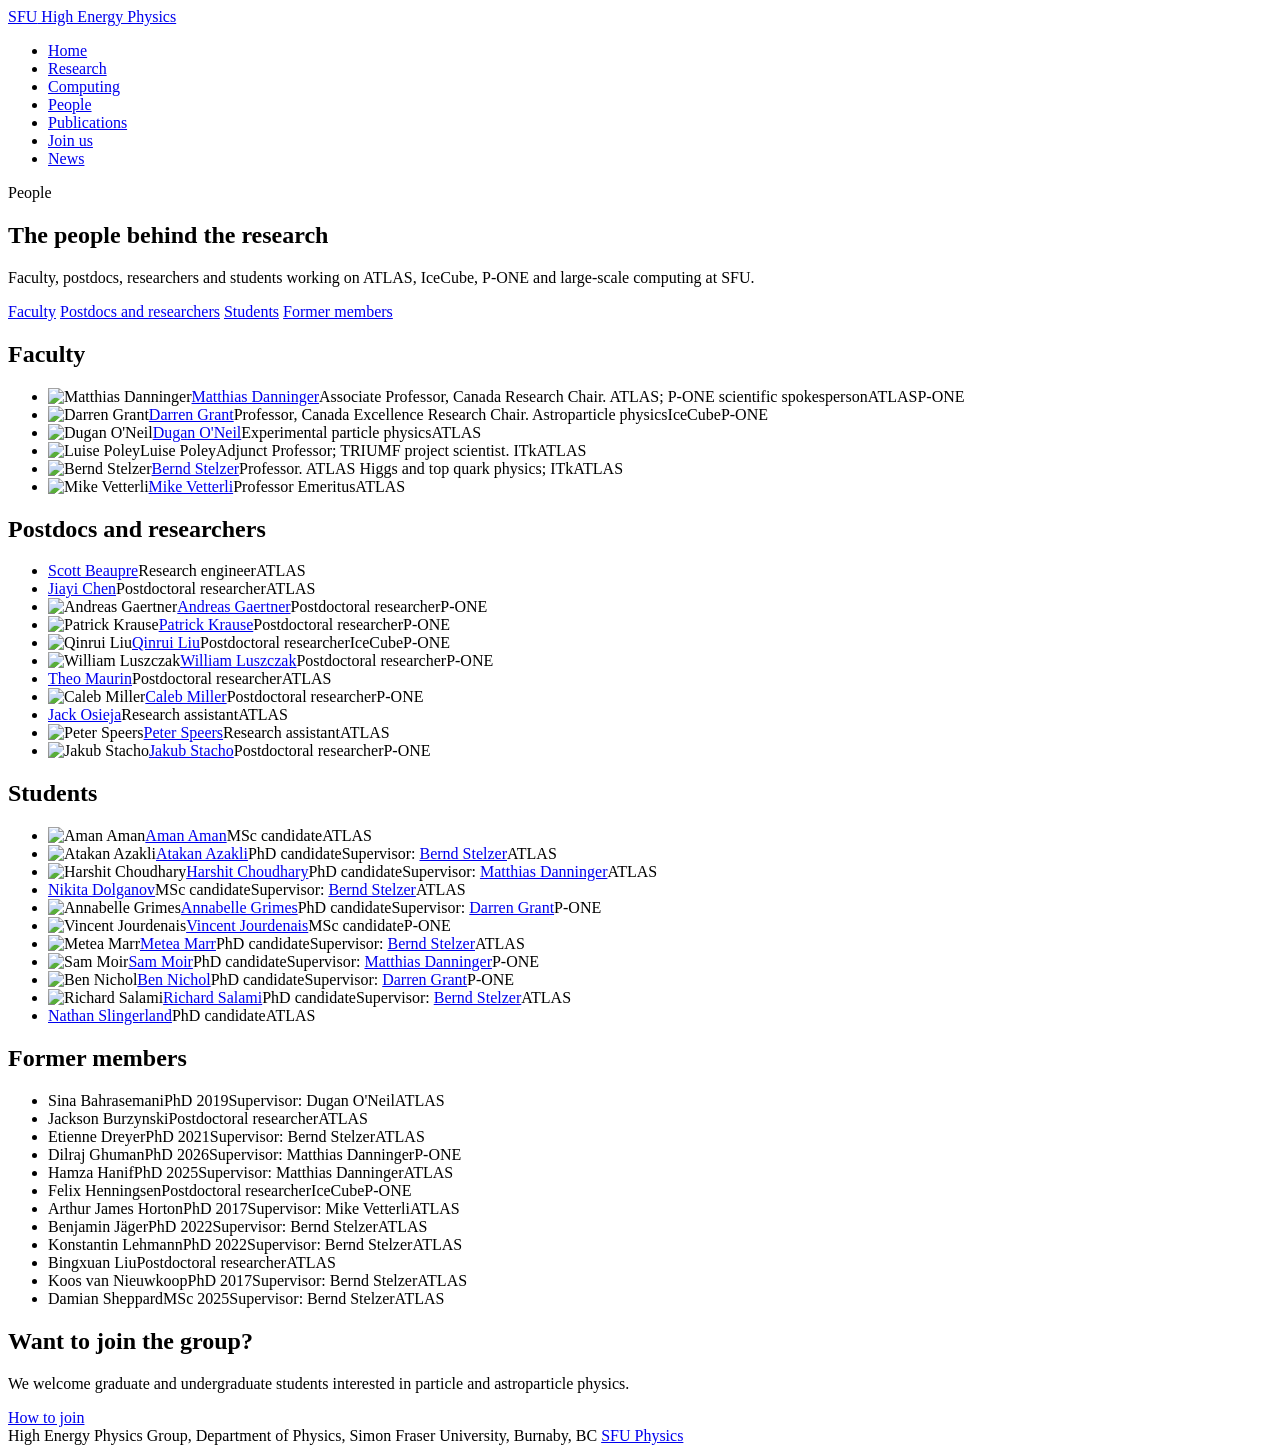
==== people.html @ 6796e5ef "Added IceCube/P-ONE information to people.html" ====
<!doctype html>
<html lang="en">
<head>
  <meta charset="utf-8">
  <meta name="viewport" content="width=device-width, initial-scale=1">
  <title>People | SFU High Energy Physics</title>
  <link rel="stylesheet" href="css/style.css">
</head>
<body>
  <!-- HEADER: the same block is on every page. If you change it, change it on all pages. -->
  <header class="site-header">
    <div class="wrap">
      <a class="brand" href="index.html"><span>SFU</span> High Energy Physics</a>
      <nav class="site-nav" aria-label="Main">
        <ul>
        <li><a href="index.html">Home</a></li>
        <li><a href="research.html">Research</a></li>
        <li><a href="computing.html">Computing</a></li>
        <li><a href="people.html" aria-current="page">People</a></li>
        <li><a href="publications.html">Publications</a></li>
        <li><a href="join.html">Join us</a></li>
        <li><a href="news.html">News</a></li>
        </ul>
      </nav>
    </div>
  </header>
  <!-- END HEADER -->

  <!-- PAGE HERO: see research.html for how this block works. -->
  <section class="page-hero page-hero-grid">
    <div class="wrap page-hero-text">
      <p class="eyebrow">People</p>
      <h1>The people behind the research</h1>
      <p class="lead">Faculty, postdocs, researchers and students working on ATLAS, IceCube, P&#8209;ONE and large-scale computing at SFU.</p>
      <nav class="jump-links" aria-label="On this page">
        <a href="#faculty">Faculty</a>
        <a href="#postdocs">Postdocs and researchers</a>
        <a href="#students">Students</a>
        <a href="#former">Former members</a>
      </nav>
    </div>
  </section>

  <main class="research">
    <!-- To add someone, copy one <li> line in the right list and edit it. Keep lists in alphabetical order by last name.
         Project tags at the end of each line, in this order: <span class="tag">ATLAS</span> (red), <span class="tag tag-ice">IceCube</span> (purple), <span class="tag tag-ocean">P&#8209;ONE</span> (blue). Leave the tags span out if unsure.
         Photos for every list live in images/people/ (about 600 px). With no photo, use <span class="photo placeholder" aria-hidden="true"></span> instead of the <img>. -->

    <section id="faculty" class="research-section">
      <div class="wrap">
        <h2 class="section-title">Faculty</h2>
        <ul class="people">
          <li id="danninger"><img class="photo" src="images/people/danninger.jpg" alt="Matthias Danninger"><span class="name"><a href="https://www.sfu.ca/physics/people/faculty/mdanning.html">Matthias Danninger</a></span><span class="role">Associate Professor, Canada Research Chair. ATLAS; P-ONE scientific spokesperson</span><span class="tags"><span class="tag">ATLAS</span><span class="tag tag-ocean">P&#8209;ONE</span></span></li>
          <li id="grant"><img class="photo" src="images/people/grant.jpg" alt="Darren Grant"><span class="name"><a href="https://www.sfu.ca/physics/people/faculty/dgrant.html">Darren Grant</a></span><span class="role">Professor, Canada Excellence Research Chair. Astroparticle physics</span><span class="tags"><span class="tag tag-ice">IceCube</span><span class="tag tag-ocean">P&#8209;ONE</span></span></li>
          <li id="oneil"><img class="photo" src="images/people/oneil.jpg" alt="Dugan O'Neil"><span class="name"><a href="https://www.sfu.ca/physics/people/faculty/doneil.html">Dugan O'Neil</a></span><span class="role">Experimental particle physics</span><span class="tags"><span class="tag">ATLAS</span></span></li>
          <li id="poley"><img class="photo" src="images/people/poley.jpg" alt="Luise Poley"><span class="name">Luise Poley</span><span class="role">Adjunct Professor; TRIUMF project scientist. ITk</span><span class="tags"><span class="tag">ATLAS</span></span></li>
          <li id="stelzer"><img class="photo" src="images/people/stelzer.jpg" alt="Bernd Stelzer"><span class="name"><a href="https://www.sfu.ca/physics/people/faculty/stelzer.html">Bernd Stelzer</a></span><span class="role">Professor. ATLAS Higgs and top quark physics; ITk</span><span class="tags"><span class="tag">ATLAS</span></span></li>
          <li id="vetterli"><img class="photo" src="images/people/vetterli.jpg" alt="Mike Vetterli"><span class="name"><a href="https://www.sfu.ca/physics/people/professors-emeriti/vetterli.html">Mike Vetterli</a></span><span class="role">Professor Emeritus</span><span class="tags"><span class="tag">ATLAS</span></span></li>
        </ul>
      </div>
    </section>

    <section id="postdocs" class="research-section section-alt">
      <div class="wrap">
        <h2 class="section-title">Postdocs and researchers</h2>
        <ul class="people">
          <li><span class="photo placeholder" aria-hidden="true"></span><span class="name"><a href="https://www.sfu.ca/physics/people/postdocs-researchers/sbeaupre.html">Scott Beaupre</a></span><span class="role">Research engineer</span><span class="tags"><span class="tag">ATLAS</span></span></li>
          <li><span class="photo placeholder" aria-hidden="true"></span><span class="name"><a href="https://www.sfu.ca/physics/people/postdocs-researchers/jca533.html">Jiayi Chen</a></span><span class="role">Postdoctoral researcher</span><span class="tags"><span class="tag">ATLAS</span></span></li>
          <li><img class="photo" src="images/people/gaertner.jpg" alt="Andreas Gaertner"><span class="name"><a href="https://www.sfu.ca/physics/people/postdocs-researchers/agaertne.html">Andreas Gaertner</a></span><span class="role">Postdoctoral researcher</span><span class="tags"><span class="tag tag-ocean">P&#8209;ONE</span></span></li>
          <li><img class="photo" src="images/people/krause.jpg" alt="Patrick Krause"><span class="name"><a href="https://www.sfu.ca/physics/people/postdocs-researchers/pkrause.html">Patrick Krause</a></span><span class="role">Postdoctoral researcher</span><span class="tags"><span class="tag tag-ocean">P&#8209;ONE</span></span></li>
          <li><img class="photo" src="images/people/liu.jpg" alt="Qinrui Liu"><span class="name"><a href="https://www.sfu.ca/physics/people/postdocs-researchers/qinruiliu.html">Qinrui Liu</a></span><span class="role">Postdoctoral researcher</span><span class="tags"><span class="tag tag-ice">IceCube</span><span class="tag tag-ocean">P&#8209;ONE</span></span></li>
          <li><img class="photo" src="images/people/luszczak.jpg" alt="William Luszczak"><span class="name"><a href="https://www.sfu.ca/physics/people/postdocs-researchers/wluszcza.html">William Luszczak</a></span><span class="role">Postdoctoral researcher</span><span class="tags"><span class="tag tag-ocean">P&#8209;ONE</span></span></li>
          <li><span class="photo placeholder" aria-hidden="true"></span><span class="name"><a href="https://www.sfu.ca/physics/people/postdocs-researchers/maurin.html">Theo Maurin</a></span><span class="role">Postdoctoral researcher</span><span class="tags"><span class="tag">ATLAS</span></span></li>
          <li><img class="photo" src="images/people/miller.jpg" alt="Caleb Miller"><span class="name"><a href="https://www.sfu.ca/physics/people/postdocs-researchers/cma178.html">Caleb Miller</a></span><span class="role">Postdoctoral researcher</span><span class="tags"><span class="tag tag-ocean">P&#8209;ONE</span></span></li>
          <li><span class="photo placeholder" aria-hidden="true"></span><span class="name"><a href="https://www.sfu.ca/physics/people/postdocs-researchers/josieja.html">Jack Osieja</a></span><span class="role">Research assistant</span><span class="tags"><span class="tag">ATLAS</span></span></li>
          <li><img class="photo" src="images/people/speers.jpg" alt="Peter Speers"><span class="name"><a href="https://www.sfu.ca/physics/people/postdocs-researchers/PeterSpeers.html">Peter Speers</a></span><span class="role">Research assistant</span><span class="tags"><span class="tag">ATLAS</span></span></li>
          <li><img class="photo" src="images/people/stacho.jpg" alt="Jakub Stacho"><span class="name"><a href="https://www.sfu.ca/physics/people/postdocs-researchers/jakubs.html">Jakub Stacho</a></span><span class="role">Postdoctoral researcher</span><span class="tags"><span class="tag tag-ocean">P&#8209;ONE</span></span></li>
        </ul>
      </div>
    </section>

    <section id="students" class="research-section">
      <div class="wrap">
        <h2 class="section-title">Students</h2>
        <!-- TODO: add current students missing from this list, including P-ONE and undergraduate students. -->
        <ul class="people">
          <li><img class="photo" src="images/people/aman.jpg" alt="Aman Aman"><span class="name"><a href="https://www.sfu.ca/physics/people/graduate-students/aaa441.html">Aman Aman</a></span><span class="role">MSc candidate</span><span class="tags"><span class="tag">ATLAS</span></span></li>
          <li><img class="photo" src="images/people/azakli.jpg" alt="Atakan Azakli"><span class="name"><a href="https://www.sfu.ca/physics/people/graduate-students/AtakanAzakli.html">Atakan Azakli</a></span><span class="role">PhD candidate</span><span class="role">Supervisor: <a href="#stelzer">Bernd Stelzer</a></span><span class="tags"><span class="tag">ATLAS</span></span></li>
          <li><img class="photo" src="images/people/choudhary.jpg" alt="Harshit Choudhary"><span class="name"><a href="https://www.sfu.ca/physics/people/graduate-students/HarshitChoudhary.html">Harshit Choudhary</a></span><span class="role">PhD candidate</span><span class="role">Supervisor: <a href="#danninger">Matthias Danninger</a></span><span class="tags"><span class="tag">ATLAS</span></span></li>
          <li><span class="photo placeholder" aria-hidden="true"></span><span class="name"><a href="https://www.sfu.ca/physics/people/graduate-students/NikitaDolganov.html">Nikita Dolganov</a></span><span class="role">MSc candidate</span><span class="role">Supervisor: <a href="#stelzer">Bernd Stelzer</a></span><span class="tags"><span class="tag">ATLAS</span></span></li>
          <li><img class="photo" src="images/people/grimes.jpg" alt="Annabelle Grimes"><span class="name"><a href="https://www.sfu.ca/physics/people/graduate-students/alg181.html">Annabelle Grimes</a></span><span class="role">PhD candidate</span><span class="role">Supervisor: <a href="#grant">Darren Grant</a></span><span class="tags"><span class="tag tag-ocean">P&#8209;ONE</span></span></li>
          <li><img class="photo" src="images/people/jourdenais.jpg" alt="Vincent Jourdenais"><span class="name"><a href="https://www.sfu.ca/physics/people/graduate-students/vja14.html">Vincent Jourdenais</a></span><span class="role">MSc candidate</span><span class="tags"><span class="tag tag-ocean">P&#8209;ONE</span></span></li>
          <li><img class="photo" src="images/people/marr.jpg" alt="Metea Marr"><span class="name"><a href="https://www.sfu.ca/physics/people/graduate-students/mmarr.html">Metea Marr</a></span><span class="role">PhD candidate</span><span class="role">Supervisor: <a href="#stelzer">Bernd Stelzer</a></span><span class="tags"><span class="tag">ATLAS</span></span></li>
          <li><img class="photo" src="images/people/moir.jpg" alt="Sam Moir"><span class="name"><a href="https://www.sfu.ca/physics/people/graduate-students/sjm32.html">Sam Moir</a></span><span class="role">PhD candidate</span><span class="role">Supervisor: <a href="#danninger">Matthias Danninger</a></span><span class="tags"><span class="tag tag-ocean">P&#8209;ONE</span></span></li>
          <li><img class="photo" src="images/people/nichol.jpg" alt="Ben Nichol"><span class="name"><a href="https://www.sfu.ca/physics/people/graduate-students/bna45.html">Ben Nichol</a></span><span class="role">PhD candidate</span><span class="role">Supervisor: <a href="#grant">Darren Grant</a></span><span class="tags"><span class="tag tag-ocean">P&#8209;ONE</span></span></li>
          <li><img class="photo" src="images/people/salami.jpg" alt="Richard Salami"><span class="name"><a href="https://www.sfu.ca/physics/people/graduate-students/ros3.html">Richard Salami</a></span><span class="role">PhD candidate</span><span class="role">Supervisor: <a href="#stelzer">Bernd Stelzer</a></span><span class="tags"><span class="tag">ATLAS</span></span></li>
          <li><span class="photo placeholder" aria-hidden="true"></span><span class="name"><a href="https://www.sfu.ca/physics/people/graduate-students/nathan-slingerland.html">Nathan Slingerland</a></span><span class="role">PhD candidate</span><span class="tags"><span class="tag">ATLAS</span></span></li>
        </ul>
      </div>
    </section>

    <section id="former" class="research-section section-alt">
      <div class="wrap">
        <h2 class="section-title">Former members</h2>
        <!-- TODO: copy the rest of the former members list from the old site. -->
        <!-- Former members: degree and year, project, then supervisor (from INSPIRE thesis records). Sorted by last name; "van Nieuwkoop" is under N. -->
        <ul class="people people-compact">
          <li><span class="photo placeholder" aria-hidden="true"></span><span class="name">Sina Bahrasemani</span><span class="role">PhD 2019</span><span class="role">Supervisor: Dugan O'Neil</span><span class="tags"><span class="tag">ATLAS</span></span></li>
          <li><span class="photo placeholder" aria-hidden="true"></span><span class="name">Jackson Burzynski</span><span class="role">Postdoctoral researcher</span><span class="tags"><span class="tag">ATLAS</span></span></li>
          <li><span class="photo placeholder" aria-hidden="true"></span><span class="name">Etienne Dreyer</span><span class="role">PhD 2021</span><span class="role">Supervisor: Bernd Stelzer</span><span class="tags"><span class="tag">ATLAS</span></span></li>
          <li><span class="photo placeholder" aria-hidden="true"></span><span class="name">Dilraj Ghuman</span><span class="role">PhD 2026</span><span class="role">Supervisor: Matthias Danninger</span><span class="tags"><span class="tag tag-ocean">P&#8209;ONE</span></span></li>
          <li><span class="photo placeholder" aria-hidden="true"></span><span class="name">Hamza Hanif</span><span class="role">PhD 2025</span><span class="role">Supervisor: Matthias Danninger</span><span class="tags"><span class="tag">ATLAS</span></span></li>
          <li><span class="photo placeholder" aria-hidden="true"></span><span class="name">Felix Henningsen</span><span class="role">Postdoctoral researcher</span><span class="tags"><span class="tag tag-ice">IceCube</span><span class="tag tag-ocean">P&#8209;ONE</span></span></li>
          <li><span class="photo placeholder" aria-hidden="true"></span><span class="name">Arthur James Horton</span><span class="role">PhD 2017</span><span class="role">Supervisor: Mike Vetterli</span><span class="tags"><span class="tag">ATLAS</span></span></li>
          <li><span class="photo placeholder" aria-hidden="true"></span><span class="name">Benjamin Jäger</span><span class="role">PhD 2022</span><span class="role">Supervisor: Bernd Stelzer</span><span class="tags"><span class="tag">ATLAS</span></span></li>
          <li><span class="photo placeholder" aria-hidden="true"></span><span class="name">Konstantin Lehmann</span><span class="role">PhD 2022</span><span class="role">Supervisor: Bernd Stelzer</span><span class="tags"><span class="tag">ATLAS</span></span></li>
          <li><span class="photo placeholder" aria-hidden="true"></span><span class="name">Bingxuan Liu</span><span class="role">Postdoctoral researcher</span><span class="tags"><span class="tag">ATLAS</span></span></li>
          <li><span class="photo placeholder" aria-hidden="true"></span><span class="name">Koos van Nieuwkoop</span><span class="role">PhD 2017</span><span class="role">Supervisor: Bernd Stelzer</span><span class="tags"><span class="tag">ATLAS</span></span></li>
          <li><span class="photo placeholder" aria-hidden="true"></span><span class="name">Damian Sheppard</span><span class="role">MSc 2025</span><span class="role">Supervisor: Bernd Stelzer</span><span class="tags"><span class="tag">ATLAS</span></span></li>
        </ul>
      </div>
    </section>

    <section class="cta">
      <div class="wrap">
        <div>
          <h2>Want to join the group?</h2>
          <p>We welcome graduate and undergraduate students interested in particle and astroparticle physics.</p>
        </div>
        <a class="button button-light" href="join.html">How to join</a>
      </div>
    </section>
  </main>

  <!-- FOOTER: the same block is on every page. -->
  <footer class="site-footer">
    <div class="wrap">
      <span>High Energy Physics Group, Department of Physics, Simon Fraser University, Burnaby, BC</span>
      <span><a href="https://www.sfu.ca/physics.html">SFU Physics</a></span>
    </div>
  </footer>
  <!-- END FOOTER -->
</body>
</html>
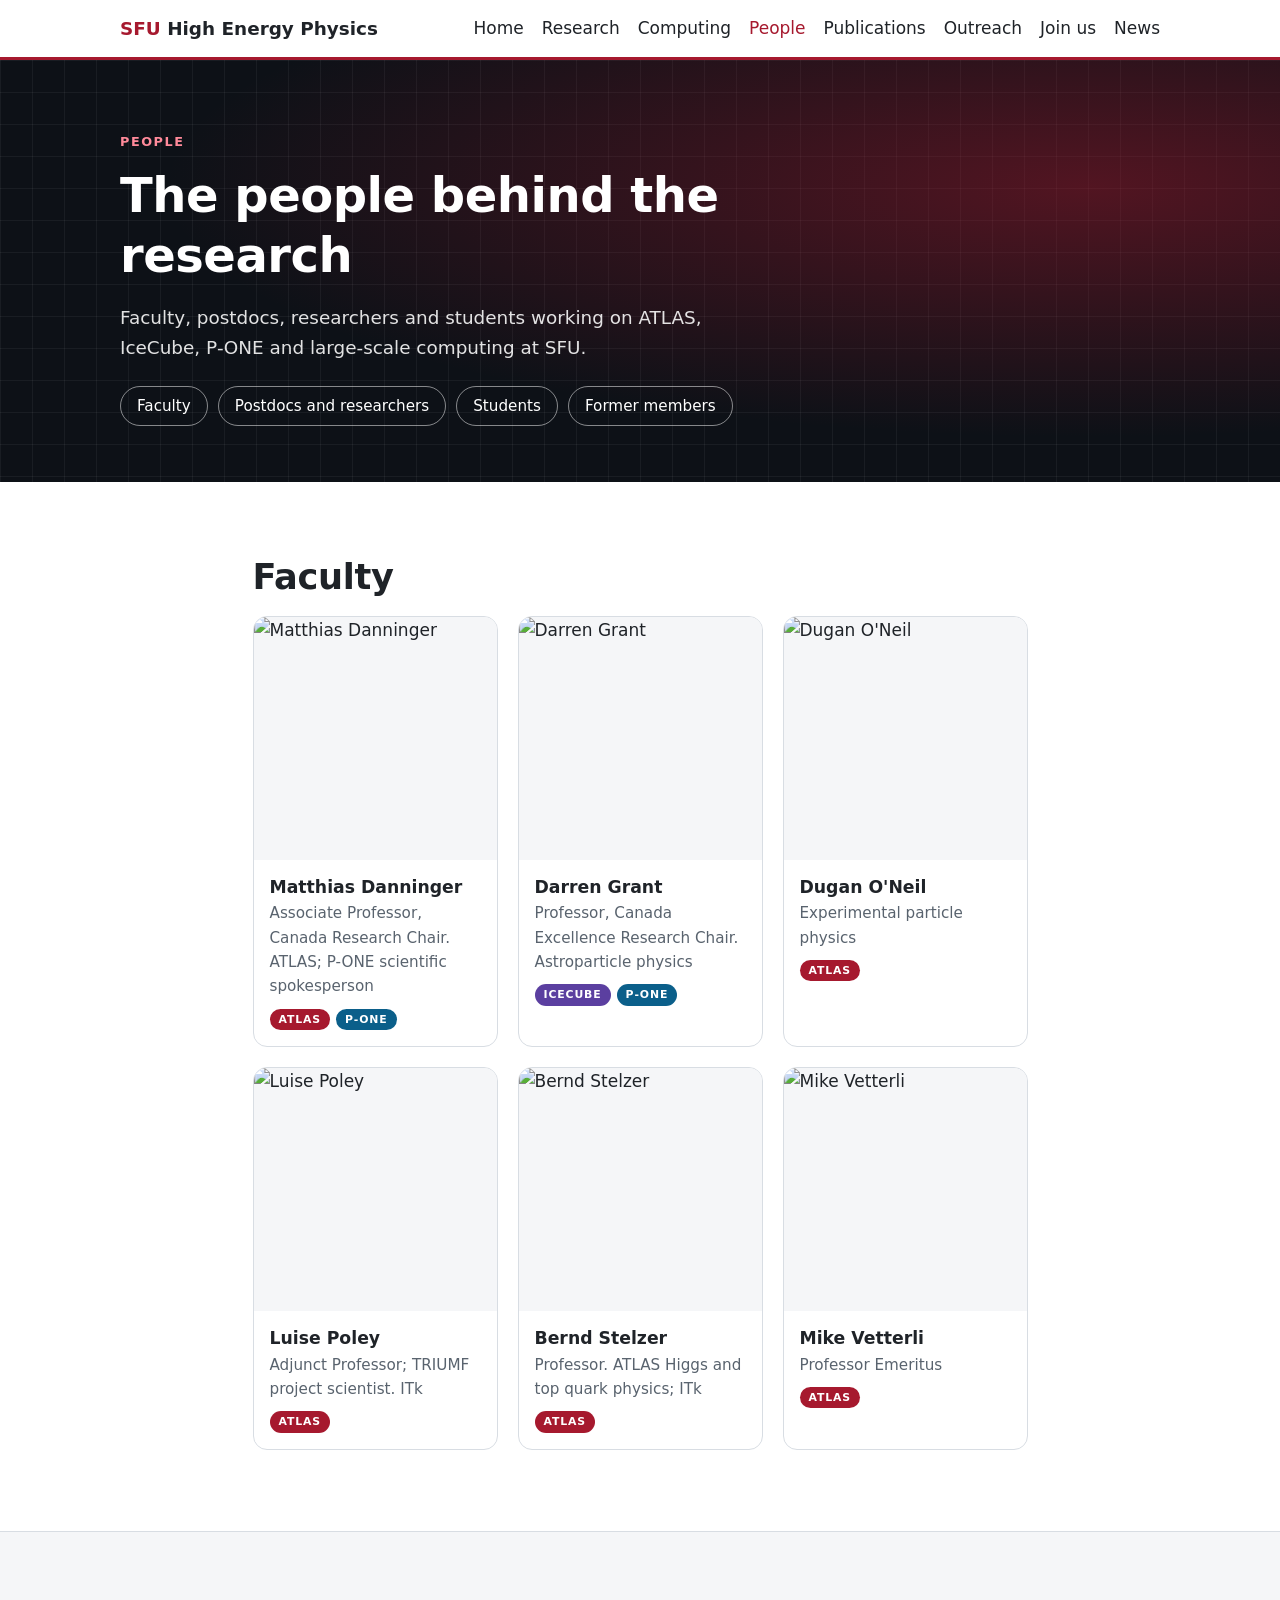
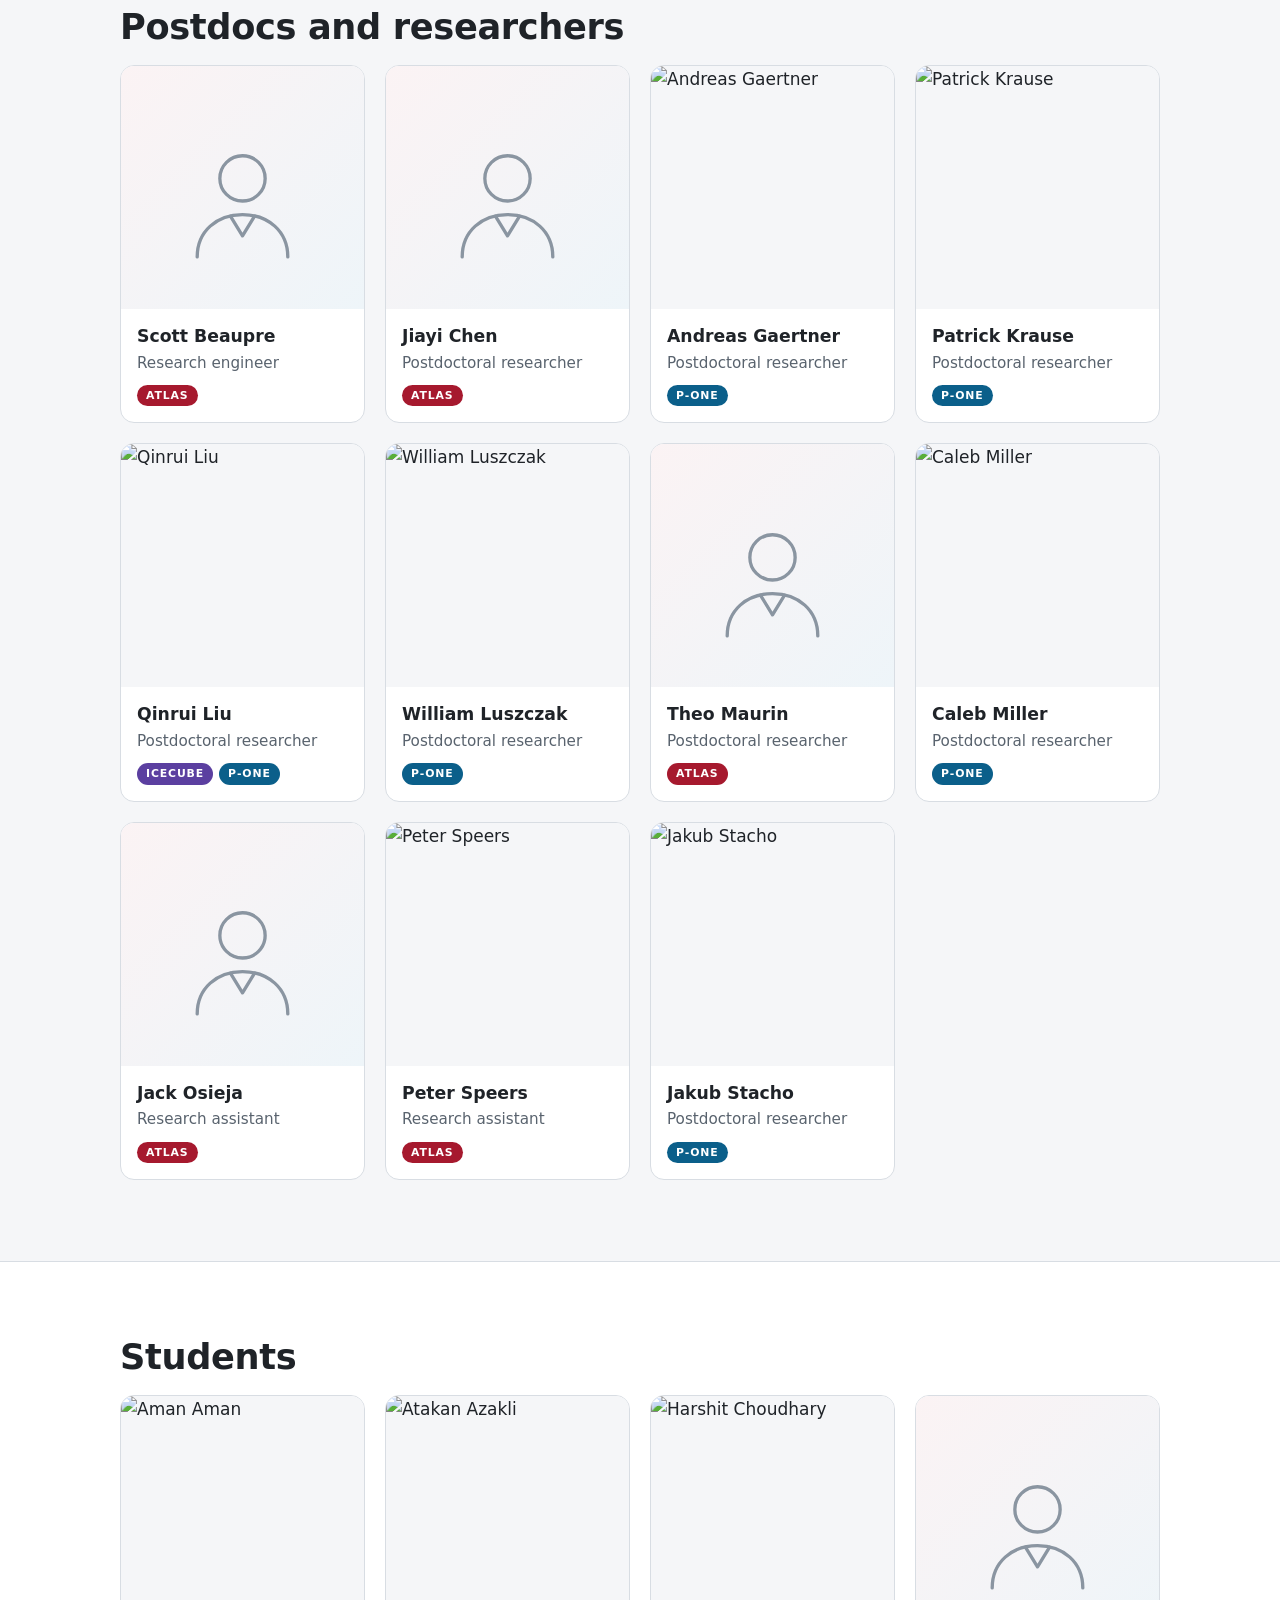
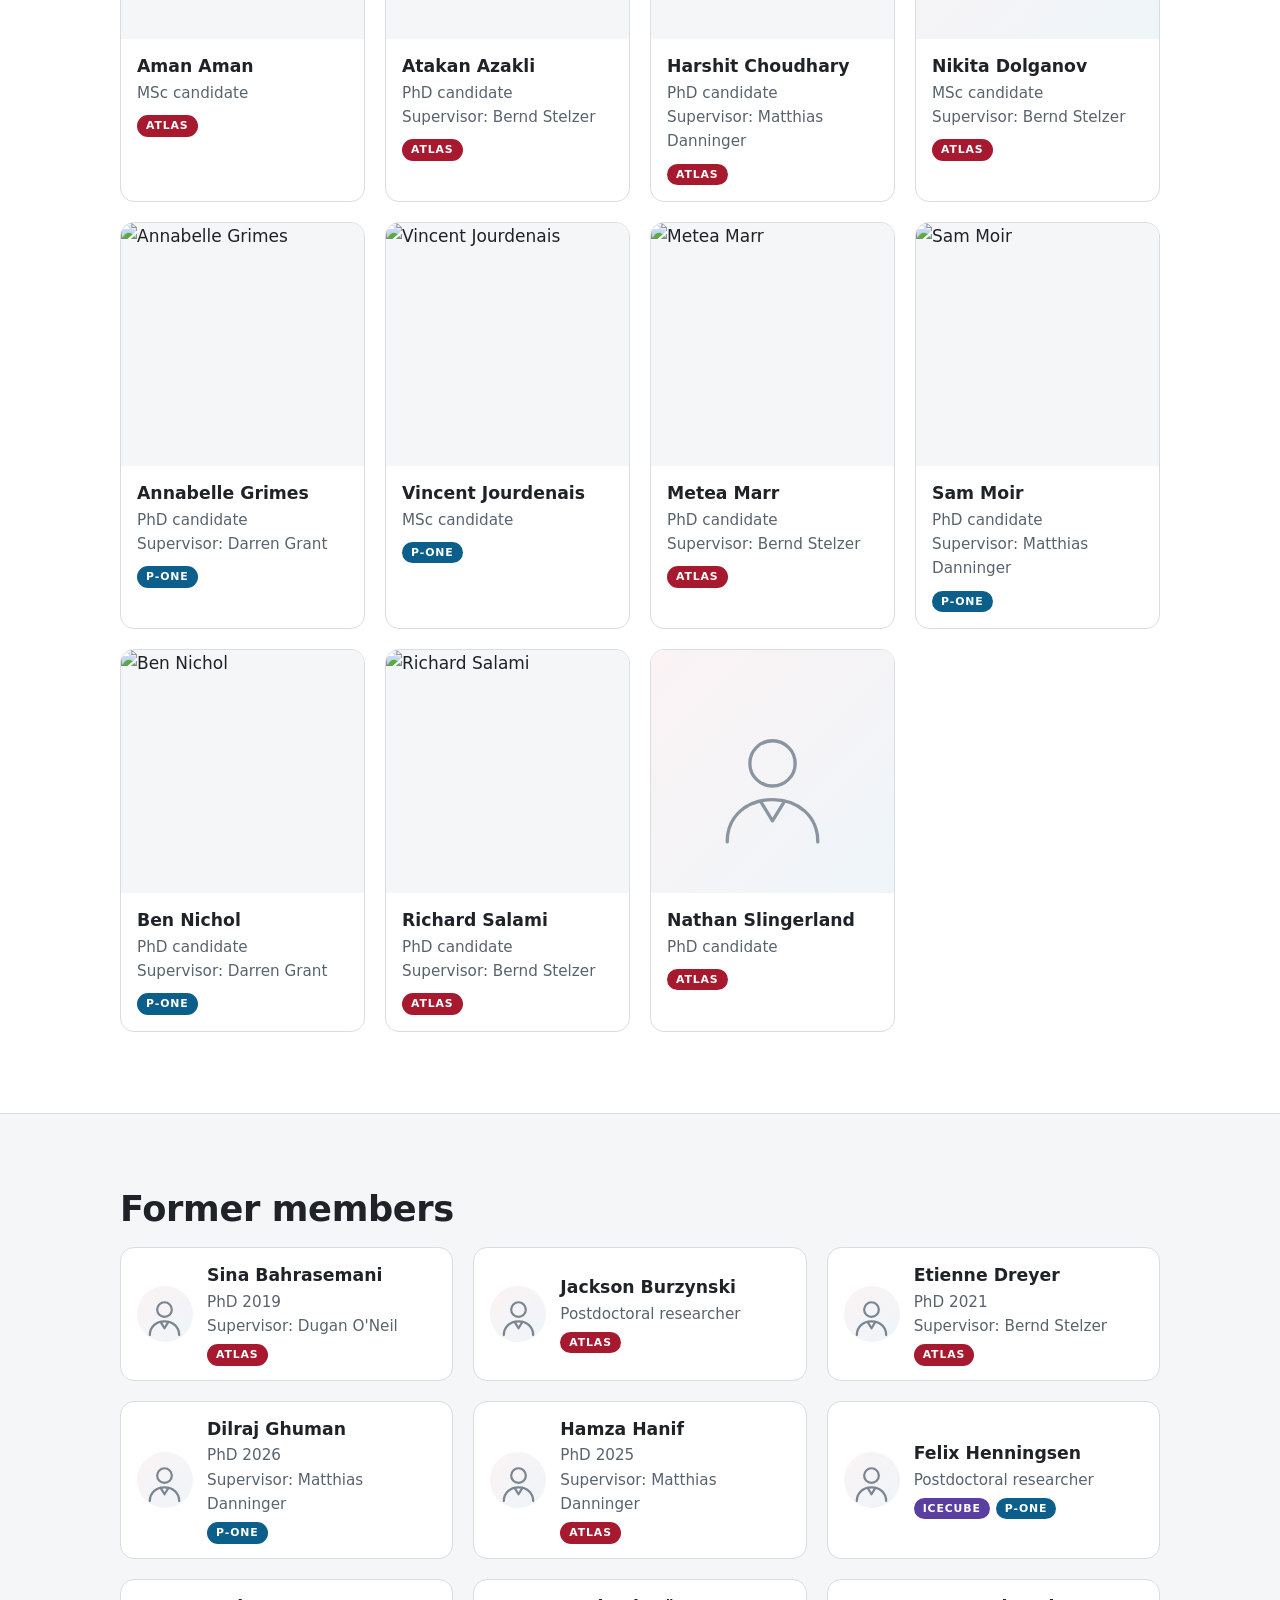
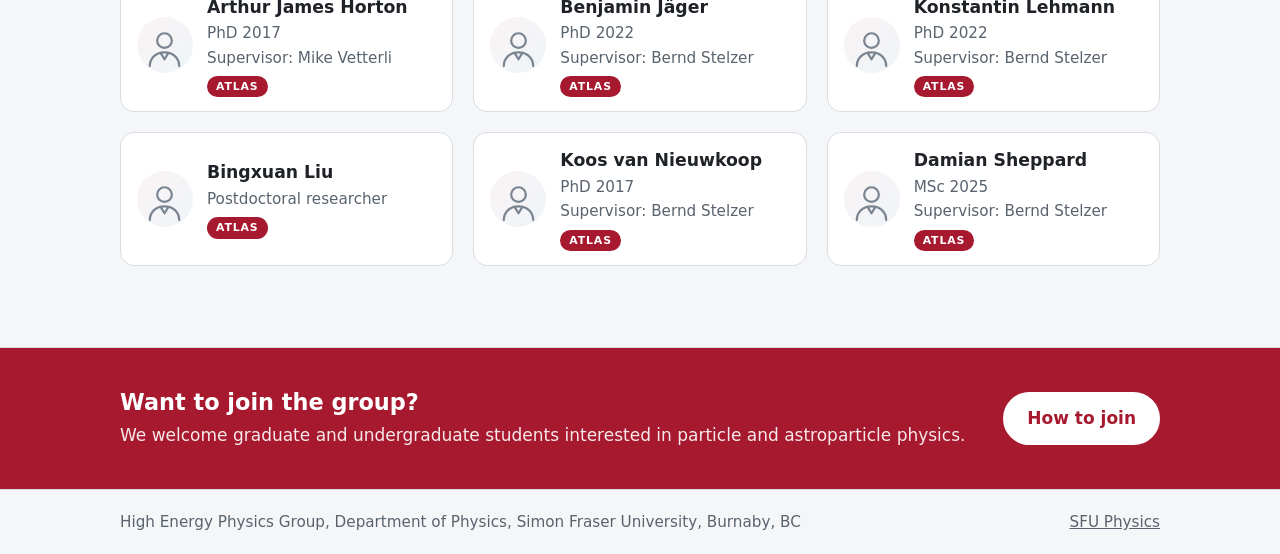
==== commit 25be587b: "Add Outreach page featuring B.C. Muons in Classrooms New outreach.html with a featured-project card " ====
--- a/people.html
+++ b/people.html
@@ -18,6 +18,7 @@
         <li><a href="computing.html">Computing</a></li>
         <li><a href="people.html" aria-current="page">People</a></li>
         <li><a href="publications.html">Publications</a></li>
+        <li><a href="outreach.html">Outreach</a></li>
         <li><a href="join.html">Join us</a></li>
         <li><a href="news.html">News</a></li>
         </ul>
--- a/css/style.css
+++ b/css/style.css
@@ -0,0 +1,772 @@
+/* SFU High Energy Physics: shared stylesheet for every page.
+
+   DESIGN LANGUAGE (see also "Design language" in README.md)
+   - Colours carry meaning. Red is SFU's brand colour and also marks ATLAS.
+     Blue marks P-ONE and nothing else. Purple marks IceCube. Anything that is
+     not about a particular experiment uses the neutral dark tag (.tag-neutral).
+   - Every page: header, dark banner (.page-hero, or .home-hero on the home page),
+     sections (.research-section), a red "join" band (.cta), footer.
+   - Section headings use <h2 class="section-title">.
+   - All colours are defined here. Use the variables, not hex codes. */
+
+:root {
+  /* Brand and ATLAS */
+  --red: #a6192e;          /* SFU red; also ATLAS */
+  --red-dark: #7d1322;
+  --red-deep: #3a0d15;     /* dark ATLAS backgrounds */
+  --red-soft: #fbf3f4;     /* light ATLAS backgrounds */
+  --red-light: #ff8a9a;    /* red text on dark backgrounds */
+  /* P-ONE */
+  --ocean: #0b5f8a;
+  --ocean-dark: #084868;
+  --ocean-deep: #062a40;
+  --ocean-soft: #eef5f9;
+  --ocean-light: #7cc4e8;  /* blue text on dark backgrounds */
+  /* IceCube */
+  --ice: #5b3fa0;
+  --ice-dark: #46307d;
+  --ice-deep: #221640;     /* dark IceCube backgrounds */
+  --ice-soft: #f5f2fb;     /* light IceCube backgrounds */
+  --ice-light: #c3b2f0;    /* purple text on dark backgrounds */
+  /* Neutrals */
+  --night: #0d1117;        /* dark banners and sections */
+  /* Red glow on the right of the project switcher, flat top to bottom so the banner above can fade into it */
+  --switch-glow: radial-gradient(40% 2000% at 85% 50%, rgba(166, 25, 46, 0.35), transparent 70%);
+  --ink: #1f2328;
+  --muted: #59636e;
+  --grey: #9aa3ad;         /* "other experiment" */
+  --line: #d8dde3;
+  --bg: #ffffff;
+  --bg-soft: #f5f6f8;
+  /* Content width: 1080px on laptops, growing with the window on large screens up to 1680px */
+  --max: clamp(1080px, 78vw, 1680px);
+}
+
+* { box-sizing: border-box; }
+
+/* Text grows a little with the content width on large screens (16px up to 19px), so lines don't get too long */
+html { font-size: clamp(16px, 0.25vw + 12.4px, 19px); }
+
+body {
+  margin: 0;
+  font-family: system-ui, -apple-system, "Segoe UI", Roboto, Helvetica, Arial, sans-serif;
+  font-size: 1.0625rem;
+  line-height: 1.6;
+  color: var(--ink);
+  background: var(--bg);
+}
+
+a { color: var(--red); }
+a:hover { color: var(--red-dark); }
+
+img { max-width: 100%; height: auto; }
+
+.wrap { max-width: var(--max); margin: 0 auto; padding: 0 20px; }
+
+/* Header and menu */
+.site-header { border-bottom: 3px solid var(--red); background: var(--bg); }
+.site-header .wrap {
+  display: flex; flex-wrap: wrap; align-items: center; justify-content: space-between;
+  gap: 12px; padding-top: 14px; padding-bottom: 14px;
+}
+.brand { font-weight: 700; font-size: 1.15rem; color: var(--ink); text-decoration: none; }
+.brand span { color: var(--red); }
+.site-nav ul { list-style: none; display: flex; flex-wrap: wrap; gap: 4px 18px; margin: 0; padding: 0; }
+.site-nav a { color: var(--ink); text-decoration: none; font-weight: 500; }
+.site-nav a:hover, .site-nav a[aria-current="page"] { color: var(--red); }
+
+/* Page sections */
+main { padding: 32px 0 48px; }
+h1, h2, h3 { line-height: 1.25; }
+h1 { font-size: 2rem; margin: 0 0 12px; }
+h2 { font-size: 1.4rem; margin-top: 36px; }
+.lead { font-size: 1.15rem; color: var(--muted); max-width: 46em; }
+
+
+.cards { display: grid; grid-template-columns: repeat(auto-fit, minmax(220px, 1fr)); gap: 20px; margin-top: 24px; }
+.card { border: 1px solid var(--line); border-radius: 10px; padding: 20px; background: var(--bg); }
+.card h3 { margin-top: 0; }
+.card .more { font-weight: 600; text-decoration: none; }
+
+
+/* People */
+.people { display: grid; grid-template-columns: repeat(auto-fill, minmax(230px, 1fr)); gap: 16px; padding: 0; list-style: none; }
+.people li { border: 1px solid var(--line); border-radius: 10px; padding: 14px 16px; }
+.people .name { font-weight: 600; display: block; }
+.people .role { color: var(--muted); font-size: 0.95rem; }
+/* Photo at the top of a card. Square crop, biased upward so faces stay in frame. */
+.people .photo { display: block; width: 100%; aspect-ratio: 1; object-fit: cover; object-position: 50% 25%; border-radius: 6px; margin-bottom: 12px; background: var(--bg-soft); }
+
+
+/* Footer */
+.site-footer { border-top: 1px solid var(--line); background: var(--bg-soft); color: var(--muted); font-size: 0.95rem; }
+.site-footer .wrap { padding-top: 20px; padding-bottom: 20px; display: flex; flex-wrap: wrap; gap: 8px 24px; justify-content: space-between; }
+.site-footer a { color: var(--muted); }
+
+/* Small photo credit line at the bottom of a page. */
+.credits { color: var(--muted); font-size: 0.8rem; margin-top: 40px; }
+.credits a { color: var(--muted); }
+
+/* Buttons */
+.button { display: inline-block; padding: 11px 22px; border-radius: 999px; background: var(--red); color: #fff; font-weight: 600; text-decoration: none; border: 2px solid var(--red); transition: background 0.15s, color 0.15s; }
+.button:hover { background: var(--red-dark); border-color: var(--red-dark); color: #fff; }
+.button-ghost { background: transparent; border-color: #fff; color: #fff; }
+.button-ghost:hover { background: #fff; border-color: #fff; color: var(--ink); }
+.button-light { background: #fff; border-color: #fff; color: var(--red); }
+.button-light:hover { background: transparent; color: #fff; border-color: #fff; }
+
+/* ---------- Home page ---------- */
+
+/* Hero: two photos side by side, darkened, with text on top. */
+.home-hero { position: relative; display: flex; flex-direction: column; min-height: min(78vh, 640px); color: #fff; background: var(--night); overflow: hidden; }
+.home-hero-photos { position: absolute; inset: 0; display: grid; grid-template-columns: 1fr 1fr; }
+.home-hero-photos img { width: 100%; height: 100%; object-fit: cover; }
+.home-hero::after { content: ""; position: absolute; inset: 0; background: linear-gradient(100deg, rgba(10, 14, 20, 0.92) 0%, rgba(10, 14, 20, 0.7) 45%, rgba(10, 14, 20, 0.25) 100%); }
+.home-hero-text, .home-hero-labels { position: relative; z-index: 1; width: 100%; }
+.home-hero-text { padding-top: 96px; padding-bottom: 48px; }
+.home-hero h1 { font-size: clamp(2.2rem, 5vw, 3.6rem); max-width: 12em; margin-bottom: 16px; letter-spacing: -0.01em; }
+.home-hero .lead { color: rgba(255, 255, 255, 0.88); max-width: 34em; }
+.eyebrow { text-transform: uppercase; letter-spacing: 0.12em; font-size: 0.8rem; font-weight: 600; color: var(--red-light); margin: 0 0 12px; }
+.buttons { display: flex; flex-wrap: wrap; gap: 12px; margin-top: 28px; }.home-hero-labels { margin-top: auto; display: flex; justify-content: space-between; gap: 12px; padding-bottom: 18px; font-size: 0.8rem; color: rgba(255, 255, 255, 0.75); }
+.home-hero-labels span:last-child { text-align: right; }
+.home-hero-labels small { display: block; font-size: 0.7rem; font-style: italic; opacity: 0.7; }
+
+/* The home page sections set their own spacing. */
+main.home { padding-top: 0; }
+.section-title { font-size: 1.7rem; margin: 56px 0 20px; }
+
+/* Facts strip */
+.facts { background: var(--bg-soft); border-bottom: 1px solid var(--line); }
+.facts .wrap { display: grid; grid-template-columns: repeat(auto-fit, minmax(200px, 1fr)); gap: 24px; padding-top: 28px; padding-bottom: 28px; }
+.fact strong { display: block; font-size: 1.9rem; line-height: 1.1; color: var(--red); }
+.fact span { color: var(--muted); font-size: 0.92rem; }
+.fact { text-align: center; }
+
+/* Big photo panels for the experiments */
+.feature-grid { display: grid; grid-template-columns: repeat(2, minmax(0, 1fr)); gap: 20px; }
+/* An odd card out (e.g. the third, IceCube) sits centred on its own row, the same width as the others */
+.feature-grid > :last-child:nth-child(odd) { grid-column: 1 / -1; justify-self: center; width: calc(50% - 10px); }
+@media (max-width: 700px) {
+  .feature-grid { grid-template-columns: 1fr; }
+  .feature-grid > :last-child:nth-child(odd) { width: 100%; }
+}
+/* Three across (index.html, join.html). On join.html each card sits under its column of the facts strip: same 24px gap as .facts */
+.feature-grid-3 { grid-template-columns: repeat(3, minmax(0, 1fr)); gap: 24px; }
+.feature-grid-3 > :last-child:nth-child(odd) { grid-column: auto; justify-self: stretch; width: auto; }
+.feature-grid-3 .feature-text { padding: 20px; }
+.feature-grid-3 .feature h3 { font-size: 1.6rem; }
+@media (max-width: 900px) {
+  .feature-grid-3 { grid-template-columns: 1fr; }
+}
+.feature { position: relative; display: flex; align-items: flex-end; min-height: 420px; border-radius: 14px; overflow: hidden; color: #fff; text-decoration: none; background: var(--night); }
+.feature img { position: absolute; inset: 0; width: 100%; height: 100%; object-fit: cover; transition: transform 0.4s ease; }
+.feature::after { content: ""; position: absolute; inset: 0; background: linear-gradient(to top, rgba(10, 14, 20, 0.92) 0%, rgba(10, 14, 20, 0.55) 50%, rgba(10, 14, 20, 0.05) 100%); }
+.feature-text { position: relative; z-index: 1; padding: 24px; }
+.feature h3 { font-size: 1.8rem; margin: 6px 0 8px; }
+.feature p { color: rgba(255, 255, 255, 0.88); margin: 0 0 12px; }
+.feature .more { font-weight: 600; }
+.feature:hover, .feature:focus-visible { color: #fff; }
+.feature:hover img, .feature:focus-visible img { transform: scale(1.04); }
+.tag { display: inline-block; font-size: 0.75rem; font-weight: 600; text-transform: uppercase; letter-spacing: 0.08em; padding: 3px 10px; border-radius: 999px; background: var(--red); color: #fff; }
+
+/* Clickable cards (computing, education) */
+.card-link { display: block; color: var(--ink); text-decoration: none; transition: border-color 0.15s, box-shadow 0.15s, transform 0.15s; }
+.card-link:hover { color: var(--ink); border-color: var(--red); box-shadow: 0 6px 20px rgba(0, 0, 0, 0.08); transform: translateY(-2px); }
+.card-link .more { color: var(--red); }
+.icon { width: 36px; height: 36px; fill: none; stroke: var(--red); stroke-width: 1.6; stroke-linecap: round; stroke-linejoin: round; margin-bottom: 8px; }
+
+/* News cards */
+.news-grid { display: grid; grid-template-columns: repeat(auto-fit, minmax(280px, 1fr)); gap: 20px; }
+.news-card { display: block; padding: 20px 22px; border-left: 4px solid var(--red); background: var(--bg-soft); border-radius: 0 10px 10px 0; color: var(--ink); text-decoration: none; transition: background 0.15s; }
+.news-card:hover { background: color-mix(in srgb, var(--bg-soft) 85%, var(--ink)); color: var(--ink); }
+.news-card .date { color: var(--muted); font-size: 0.85rem; font-weight: 600; }
+.news-card h3 { margin: 6px 0 10px; font-size: 1.15rem; }
+.news-card .more { color: var(--red); font-weight: 600; font-size: 0.95rem; }
+
+/* Red "join us" band */
+.cta { background: var(--red); color: #fff; margin-top: 56px; }
+.cta .wrap { display: flex; flex-wrap: wrap; align-items: center; justify-content: space-between; gap: 20px; padding-top: 40px; padding-bottom: 40px; }
+.cta h2 { margin: 0 0 6px; }
+.cta p { margin: 0; color: rgba(255, 255, 255, 0.9); }
+
+@media (max-width: 640px) {
+  .home-hero-text { padding-top: 64px; }
+  .home-hero::after { background: rgba(10, 14, 20, 0.78); }
+  .facts .wrap { grid-template-columns: 1fr 1fr; gap: 20px 16px; }
+  .fact strong { font-size: 1.5rem; }
+  .feature { min-height: 360px; }
+}
+@media (prefers-reduced-motion: reduce) {
+  .feature img, .card-link, .button { transition: none; }
+  .feature:hover img { transform: none; }
+  .card-link:hover { transform: none; }
+}
+
+/* ---------- Inner page hero (used on Research; reusable on other pages) ---------- */
+.page-hero { position: relative; color: #fff; background: var(--night); overflow: hidden; }
+.page-hero-bg { position: absolute; inset: 0; width: 100%; height: 100%; object-fit: cover; object-position: 70% 50%; opacity: 0.55; }
+.page-hero::after { content: ""; position: absolute; inset: 0; background: linear-gradient(90deg, rgba(10, 14, 20, 0.95) 0%, rgba(10, 14, 20, 0.6) 60%, rgba(10, 14, 20, 0.2) 100%); }
+.page-hero-text { position: relative; z-index: 1; padding-top: 72px; padding-bottom: 56px; }
+.page-hero h1 { font-size: clamp(2rem, 4.5vw, 3rem); max-width: 14em; letter-spacing: -0.01em; }
+.page-hero .lead { color: rgba(255, 255, 255, 0.88); max-width: 36em; }
+.jump-links { display: flex; flex-wrap: wrap; gap: 10px; margin-top: 24px; }
+.jump-links a { padding: 7px 16px; border: 1px solid rgba(255, 255, 255, 0.5); border-radius: 999px; color: #fff; text-decoration: none; font-weight: 500; font-size: 0.95rem; }
+.jump-links a:hover { background: #fff; color: var(--ink); }
+/* Jump links to one experiment take its colour (news.html, publications.html) */
+.jump-links a.jump-atlas { background: var(--red); border-color: var(--red); }
+.jump-links a.jump-pone { background: var(--ocean); border-color: var(--ocean); }
+.jump-links a.jump-ice { background: var(--ice); border-color: var(--ice); }
+.jump-links a.jump-atlas:hover { background: var(--red-dark); border-color: var(--red-dark); color: #fff; }
+.jump-links a.jump-pone:hover { background: var(--ocean-dark); border-color: var(--ocean-dark); color: #fff; }
+.jump-links a.jump-ice:hover { background: var(--ice-dark); border-color: var(--ice-dark); color: #fff; }
+
+/* ---------- Research page ---------- */
+main.research { padding: 0; }
+.research-section { padding: 64px 0; scroll-margin-top: 12px; }
+.section-alt { background: var(--bg-soft); border-top: 1px solid var(--line); border-bottom: 1px solid var(--line); }
+.research-section h2 { font-size: 2.2rem; margin: 10px 0 8px; }
+.subhead { font-size: 1.3rem; margin: 48px 0 16px; }
+.tag-ocean { background: var(--ocean); }
+
+/* Text and a photo side by side; stacks on narrow screens. */
+.split { display: grid; grid-template-columns: repeat(auto-fit, minmax(300px, 1fr)); gap: 32px 40px; align-items: center; margin-top: 8px; }
+.split + .split, .steps + .split { margin-top: 40px; }
+
+.photo-figure { margin: 0; }
+.photo-figure img { display: block; width: 100%; aspect-ratio: 3 / 2; object-fit: cover; border-radius: 12px; box-shadow: 0 10px 30px rgba(0, 0, 0, 0.12); }
+.photo-figure figcaption { color: var(--muted); font-size: 0.9rem; margin-top: 10px; }
+.photo-figure .credit { display: block; font-size: 0.8rem; }
+.photo-figure .credit a { color: var(--muted); }
+
+/* Research topic tiles */
+.topic-grid { display: grid; grid-template-columns: repeat(auto-fit, minmax(220px, 1fr)); gap: 16px; }
+.topic { padding: 20px; border: 1px solid var(--line); border-radius: 12px; background: var(--bg); }
+.topic h4 { margin: 4px 0 6px; font-size: 1.05rem; }
+.topic p { margin: 0; color: var(--muted); font-size: 0.95rem; }
+
+/* Dark highlight box with a big number */
+.callout { display: grid; grid-template-columns: auto 1fr; gap: 28px; align-items: center; margin-top: 40px; padding: 28px 32px; border-radius: 14px; background: var(--ink); color: #fff; scroll-margin-top: 12px; }
+.callout h3 { margin: 0 0 8px; }
+.callout p { margin: 0; color: rgba(255, 255, 255, 0.85); }
+.callout-stat { text-align: center; padding-right: 28px; border-right: 1px solid rgba(255, 255, 255, 0.2); }
+.callout-stat strong { display: block; font-size: 3rem; line-height: 1; color: var(--red-light); }
+.callout-stat span { font-size: 0.85rem; color: rgba(255, 255, 255, 0.75); }
+
+/* Numbered "how it works" steps */
+.steps { list-style: none; padding: 0; margin: 0; display: grid; grid-template-columns: repeat(auto-fit, minmax(220px, 1fr)); gap: 16px; counter-reset: step; }
+.steps li { counter-increment: step; position: relative; padding: 20px 20px 20px 68px; background: var(--bg); border: 1px solid var(--line); border-radius: 12px; }
+.steps li::before { content: counter(step); position: absolute; left: 20px; top: 20px; width: 34px; height: 34px; border-radius: 50%; background: var(--ocean); color: #fff; font-weight: 700; display: flex; align-items: center; justify-content: center; }
+.steps h4 { margin: 4px 0 6px; }
+.steps p { margin: 0; color: var(--muted); font-size: 0.95rem; }
+
+/* Vertical timeline */
+.timeline { list-style: none; padding: 0; margin: 16px 0 20px 7px; border-left: 2px solid var(--line); }
+.timeline li { position: relative; padding: 0 0 18px 24px; }
+.timeline li::before { content: ""; position: absolute; left: -9px; top: 5px; width: 16px; height: 16px; border-radius: 50%; background: var(--bg); border: 2px solid var(--line); box-sizing: border-box; }
+.timeline li.done::before { background: var(--ocean); border-color: var(--ocean); }
+.timeline li.now::before { border-color: var(--ocean); box-shadow: 0 0 0 4px rgba(11, 95, 138, 0.2); }
+.timeline .when { display: block; font-weight: 700; font-size: 0.85rem; text-transform: uppercase; letter-spacing: 0.06em; color: var(--ocean); }
+
+.research .cta { margin-top: 0; }
+
+@media (max-width: 640px) {
+  .page-hero::after { background: rgba(10, 14, 20, 0.8); }
+  .research-section { padding: 48px 0; }
+  .callout { grid-template-columns: 1fr; padding: 24px; }
+  .callout-stat { border-right: 0; padding-right: 0; border-bottom: 1px solid rgba(255, 255, 255, 0.2); padding-bottom: 16px; }
+}
+
+/* ---------- Computing page ---------- */
+/* Hero without a photo: a faint grid pattern instead. */
+.page-hero-grid { background-color: var(--night); background-image: linear-gradient(rgba(255, 255, 255, 0.05) 1px, transparent 1px), linear-gradient(90deg, rgba(255, 255, 255, 0.05) 1px, transparent 1px); background-size: 32px 32px; }
+.page-hero-grid::after { background: radial-gradient(ellipse at 85% 30%, rgba(166, 25, 46, 0.45), transparent 60%); }
+/* With a project switcher below (research.html, news.html), banner and bar read as one panel: the grid is laid from the
+   banner's bottom edge so its lines run on into the bar, and the banner uses the bar's glow (one band, top to bottom). */
+body:has(.project-switch) .page-hero-grid { background-position: left bottom; }
+body:has(.project-switch) .page-hero-grid::after { background: var(--switch-glow); }
+
+.provides { padding: 24px 28px; border: 1px solid var(--line); border-radius: 14px; background: var(--bg); }
+.provides h3 { margin-top: 0; }
+.check-list { list-style: none; padding: 0; margin: 0; }
+.check-list li { position: relative; padding: 0 0 12px 30px; }
+.check-list li::before { content: ""; position: absolute; left: 2px; top: 6px; width: 14px; height: 8px; border-left: 3px solid var(--red); border-bottom: 3px solid var(--red); transform: rotate(-45deg); }
+
+.timeline-red { border-left-color: var(--line); }
+.timeline-red li.done::before { background: var(--red); border-color: var(--red); }
+.timeline-red li.now::before { border-color: var(--red); box-shadow: 0 0 0 4px rgba(166, 25, 46, 0.2); }
+.timeline-red .when { color: var(--red); }
+
+.pill-list { list-style: none; padding: 0; margin: 0 0 20px; display: flex; flex-wrap: wrap; gap: 8px; }
+.pill-list li { padding: 4px 12px; border-radius: 999px; background: var(--bg-soft); border: 1px solid var(--line); font-size: 0.9rem; }
+.contact-list { padding-left: 18px; }
+
+/* Dark section with the grid tiers */
+.section-dark { background: var(--night); color: #fff; }
+.section-dark .lead { color: rgba(255, 255, 255, 0.8); }
+.tiers { list-style: none; padding: 0; margin: 36px 0 0; display: grid; grid-template-columns: repeat(3, 1fr); gap: 48px; }
+.tier { position: relative; padding: 24px; border-radius: 14px; background: rgba(255, 255, 255, 0.06); border: 1px solid rgba(255, 255, 255, 0.14); }
+.tier h3 { margin: 8px 0 6px; }
+.tier p { margin: 0; color: rgba(255, 255, 255, 0.78); font-size: 0.95rem; }
+.tier-label { font-size: 0.75rem; font-weight: 700; text-transform: uppercase; letter-spacing: 0.1em; color: var(--red-light); }
+.tier-sfu { background: var(--red); border-color: var(--red); }
+.tier-sfu .tier-label { color: #fff; opacity: 0.85; }
+.tier-sfu p { color: rgba(255, 255, 255, 0.92); }
+/* Arrow between steps */
+.tier + .tier::before { content: "→"; position: absolute; left: -38px; top: 50%; transform: translateY(-50%); font-size: 1.8rem; color: rgba(255, 255, 255, 0.5); }
+
+/* Spec sheet (definition list) */
+.spec-sheet { margin: 0; border-radius: 14px; overflow: hidden; border: 1px solid var(--line); background: var(--bg); }
+.spec-sheet div { display: flex; justify-content: space-between; gap: 16px; padding: 14px 20px; border-bottom: 1px solid var(--line); }
+.spec-sheet div:last-child { border-bottom: 0; }
+.spec-sheet dt { color: var(--muted); }
+.spec-sheet dd { margin: 0; font-weight: 700; text-align: right; }
+
+@media (max-width: 760px) {
+  .tiers { grid-template-columns: 1fr; gap: 36px; }
+  .tier + .tier::before { content: "↓"; left: 50%; top: -32px; transform: translateX(-50%); }
+}
+
+/* ---------- People page ---------- */
+.people-heading { font-size: 1.8rem; margin: 0 0 24px; }
+.people { gap: 20px; }
+.people li { padding: 0 0 16px; overflow: hidden; border-radius: 14px; background: var(--bg); transition: box-shadow 0.15s, transform 0.15s; }
+.people li:hover { box-shadow: 0 8px 24px rgba(0, 0, 0, 0.08); transform: translateY(-2px); }
+.people .photo { border-radius: 0; margin-bottom: 14px; }
+.people .name, .people .role { display: block; padding: 0 16px; }
+.people .name { font-size: 1.08rem; }
+.people .name a { color: var(--ink); text-decoration: none; }
+.people .name a:hover { color: var(--red); }
+.people .role a { color: inherit; text-decoration: none; }
+.people .role a:hover { color: var(--red); text-decoration: underline; }
+/* Smaller cards with a round badge, for former members */
+.people-compact { grid-template-columns: repeat(auto-fill, minmax(260px, 1fr)); }
+.people-compact li { display: grid; grid-template-columns: 56px 1fr; column-gap: 14px; align-items: center; align-content: center; padding: 14px 16px; }
+.people-compact .photo { grid-row: span 3; width: 56px; margin: 0; border-radius: 50%; }
+.people-compact .name, .people-compact .role { padding: 0; }
+
+/* Photo-card lists pick their column count from how many cards they have, so rows come out balanced:
+   1-3 cards fill one row; 4 and 8 make rows of 4; 5, 6 and 9 make rows of 3 (5 = 3 + 2); anything else gets 4 per row.
+   Every card is the width of one in a row of 4, so photos are the same size in every list; shorter rows sit centred.
+   Phones keep 2 per row (see the 640px block further down). */
+@media (min-width: 641px) {
+  .people:not(.people-compact) { --card: calc((100% - 60px) / 4); grid-template-columns: repeat(4, var(--card)); justify-content: center; }
+  .people:not(.people-compact):has(> li:last-child:nth-child(1)) { grid-template-columns: var(--card); }
+  .people:not(.people-compact):has(> li:last-child:nth-child(2)) { grid-template-columns: repeat(2, var(--card)); }
+  .people:not(.people-compact):has(> li:last-child:nth-child(3)),
+  .people:not(.people-compact):has(> li:last-child:nth-child(5)),
+  .people:not(.people-compact):has(> li:last-child:nth-child(6)),
+  .people:not(.people-compact):has(> li:last-child:nth-child(9)) { grid-template-columns: repeat(3, var(--card)); }
+  /* The heading of a centred list lines up with its first card: indent = (full width - n cards - gaps) / 2 */
+  .wrap:has(> .people:not(.people-compact) > li:last-child:nth-child(3)) > .section-title,
+  .wrap:has(> .people:not(.people-compact) > li:last-child:nth-child(5)) > .section-title,
+  .wrap:has(> .people:not(.people-compact) > li:last-child:nth-child(6)) > .section-title,
+  .wrap:has(> .people:not(.people-compact) > li:last-child:nth-child(9)) > .section-title { margin-left: calc(12.5% + 2.5px); }
+  .wrap:has(> .people:not(.people-compact) > li:last-child:nth-child(2)) > .section-title { margin-left: calc(25% + 5px); }
+  .wrap:has(> .people:not(.people-compact) > li:last-child:nth-child(1)) > .section-title { margin-left: calc(37.5% + 7.5px); }
+}
+
+/* ---------- Publications page ---------- */
+.thesis-year { display: grid; grid-template-columns: 120px 1fr; gap: 24px; padding: 24px 0; border-top: 1px solid var(--line); }
+.thesis-year .year { margin: 0; font-size: 2rem; color: var(--red); line-height: 1.1; }
+.theses { list-style: none; padding: 0; margin: 0; display: grid; gap: 12px; }
+.thesis { padding: 16px 20px; border: 1px solid var(--line); border-radius: 12px; background: var(--bg); transition: border-color 0.15s; }
+.thesis:hover { border-color: var(--red); }
+.thesis a { display: block; font-weight: 600; color: var(--ink); text-decoration: none; }
+.thesis a:hover { color: var(--red); }
+.thesis .author { display: block; color: var(--muted); font-size: 0.92rem; margin-top: 2px; }
+.callout a.on-dark { color: var(--red-light); }
+.callout-stat strong { font-size: clamp(2rem, 5vw, 3rem); }
+
+/* ---------- News page ---------- */
+.news-list { display: grid; gap: 28px; }
+.news-item { display: grid; grid-template-columns: minmax(0, 2fr) minmax(0, 3fr); gap: 0; border: 1px solid var(--line); border-radius: 14px; overflow: hidden; background: var(--bg); }
+.news-item > img { width: 100%; height: 100%; min-height: 220px; object-fit: cover; }
+.news-item:not(:has(> img)) { grid-template-columns: 1fr; }
+.news-body { padding: 28px 32px; align-self: center; }
+.news-meta { display: flex; flex-wrap: wrap; align-items: center; gap: 10px; color: var(--muted); font-size: 0.9rem; margin: 0 0 10px; }
+.news-body h3 { font-size: 1.4rem; margin: 0 0 10px; }
+.news-body h3 a { color: var(--ink); text-decoration: none; }
+.news-body h3 a:hover { color: var(--red); }
+.news-body p:last-child { margin: 0; color: var(--muted); }
+
+/* ---------- Join page ---------- */
+.topic-grid { margin-top: 24px; }
+.paths { display: grid; grid-template-columns: repeat(auto-fit, minmax(300px, 1fr)); gap: 24px; }
+.path { padding: 28px; border-radius: 14px; background: var(--bg); border: 1px solid var(--line); scroll-margin-top: 12px; }
+.path h2 { margin: 10px 0 20px; font-size: 1.6rem; }
+.path .steps { grid-template-columns: 1fr; }
+
+/* Join page: facts strip with one colour per experiment, and "who to contact" cards with the experiment's colour on top. */
+.fact-atlas strong { color: var(--red); }
+.fact-ice strong { color: var(--ice); }
+.fact-pone strong { color: var(--ocean); }
+.contact-grid { display: grid; grid-template-columns: repeat(auto-fit, minmax(220px, 1fr)); gap: 16px; margin-top: 24px; }
+.contact { --c: var(--red); padding: 22px 24px; border-radius: 14px; background: var(--bg); border: 1px solid var(--line); border-top: 5px solid var(--c); }
+.contact-ice { --c: var(--ice); }
+.contact-pone { --c: var(--ocean); }
+.contact h3 { margin: 0 0 10px; color: var(--c); font-size: 1.3rem; }
+.contact ul { list-style: none; margin: 0; padding: 0; display: grid; gap: 6px; }
+.contact a { color: var(--ink); font-weight: 600; text-decoration: none; }
+.contact a::after { content: " →"; color: var(--c); }
+.contact a:hover { color: var(--c); }
+.contact-more { margin: 24px 0 0; color: var(--muted); }
+.steps-red li::before { background: var(--red); }
+
+@media (max-width: 640px) {
+  .thesis-year { grid-template-columns: 1fr; gap: 12px; }
+  .people:not(.people-compact) { grid-template-columns: 1fr 1fr; gap: 12px; }
+  .people:not(.people-compact) .name, .people:not(.people-compact) .role { padding: 0 12px; }
+  .people .role { font-size: 0.85rem; }
+  .news-item { grid-template-columns: 1fr; }
+  .news-item > img { min-height: 0; aspect-ratio: 16 / 9; height: auto; }
+  .news-body { padding: 22px; }
+}
+@media (prefers-reduced-motion: reduce) {
+  .people li { transition: none; }
+  .people li:hover { transform: none; }
+}
+
+/* External news feed (P-ONE collaboration news on news.html) */
+/* Text on the left, button always bottom-right, whatever the length of the text; stacked on phones */
+.section-head { display: grid; grid-template-columns: minmax(0, 1fr) auto; align-items: end; gap: 20px 40px; margin-bottom: 28px; }
+.section-head .button { white-space: nowrap; }
+@media (max-width: 640px) { .section-head { grid-template-columns: 1fr; } .section-head .button { justify-self: start; } }
+.section-head h2 { margin: 10px 0 8px; }
+.section-head .lead { margin: 0; }
+.button-ocean { background: var(--ocean); border-color: var(--ocean); }
+.button-ocean:hover { background: var(--ocean-dark); border-color: var(--ocean-dark); }
+.feed { --feed: var(--ocean); list-style: none; padding: 0; margin: 0; border-left: 2px solid color-mix(in srgb, var(--feed) 25%, transparent); }
+.feed li { position: relative; padding: 0 0 26px 28px; }
+.feed li::before { content: ""; position: absolute; left: -7px; top: 6px; width: 12px; height: 12px; border-radius: 50%; background: var(--feed); }
+.feed time { display: block; font-size: 0.82rem; font-weight: 700; text-transform: uppercase; letter-spacing: 0.06em; color: var(--feed); }
+.feed a { font-weight: 600; font-size: 1.08rem; color: var(--ink); text-decoration: none; }
+.feed a:hover { color: var(--feed); text-decoration: underline; }
+.feed p { margin: 4px 0 0; color: var(--muted); font-size: 0.95rem; }
+.callout + .callout { margin-top: 20px; }
+.callout-ocean { background: var(--ocean-deep); }
+.callout-ocean .callout-stat strong, .callout-ocean a.on-dark { color: var(--ocean-light); }
+.callout-ice { background: var(--ice-deep); }
+.callout-ice .callout-stat strong, .callout-ice a.on-dark { color: var(--ice-light); }
+
+/* ---------- Research page: one colour-coded "chapter" per experiment ---------- */
+/* Each chapter sets --accent; everything inside picks it up. Red = ATLAS, blue = P-ONE, purple = IceCube. */
+.chapter-atlas { --accent: var(--red); --accent-soft: var(--red-soft); --accent-dark: var(--red-deep); }
+.chapter-pone  { --accent: var(--ocean); --accent-soft: var(--ocean-soft); --accent-dark: var(--ocean-deep); }
+.chapter-ice   { --accent: var(--ice); --accent-soft: var(--ice-soft); --accent-dark: var(--ice-deep); }
+
+/* Project switcher (research.html, news.html): a dark bar that sticks to the top of the screen while you are inside the
+   element that contains it. js/project-switch.js marks the current link (aria-current) and sets --progress (0 to 1) for the
+   line along the bottom. Each link takes its experiment's colour: --c fills the current link, --c-light is its text otherwise. */
+/* Background matches the dark page banners (.page-hero-grid): night blue, faint grid, red glow on the right. */
+.project-switch { --accent: #fff; position: sticky; top: 0; z-index: 10; background-color: var(--night); background-image: var(--switch-glow), linear-gradient(rgba(255, 255, 255, 0.05) 1px, transparent 1px), linear-gradient(90deg, rgba(255, 255, 255, 0.05) 1px, transparent 1px); background-size: auto, 32px 32px, 32px 32px; box-shadow: 0 4px 16px rgba(0, 0, 0, 0.18); }
+.project-switch .wrap { display: flex; flex-wrap: wrap; justify-content: center; gap: 8px; padding-top: 18px; padding-bottom: 21px; } /* bottom = top + the 3px progress line */
+.project-switch a { --c: #fff; --c-light: rgba(255, 255, 255, 0.85); display: inline-flex; align-items: center; gap: 8px; padding: 6px 16px; border: 1px solid rgba(255, 255, 255, 0.22); border-radius: 999px; color: var(--c-light); font-weight: 600; font-size: 0.95rem; text-decoration: none; transition: background 0.15s, color 0.15s, border-color 0.15s; }
+.project-switch a::before { content: ""; width: 8px; height: 8px; border-radius: 50%; background: currentColor; }
+.project-switch a.switch-atlas { --c: var(--red); --c-light: var(--red-light); }
+.project-switch a.switch-ice { --c: var(--ice); --c-light: var(--ice-light); }
+.project-switch a.switch-pone { --c: var(--ocean); --c-light: var(--ocean-light); }
+.project-switch a:hover { background: rgba(255, 255, 255, 0.1); border-color: rgba(255, 255, 255, 0.4); color: var(--c-light); }
+.project-switch a[aria-current] { background: var(--c); border-color: var(--c); color: #fff; }
+.project-switch a.switch-group[aria-current] { color: var(--ink); }
+.project-switch:has(a.switch-atlas[aria-current]) { --accent: var(--red-light); }
+.project-switch:has(a.switch-ice[aria-current]) { --accent: var(--ice-light); }
+.project-switch:has(a.switch-pone[aria-current]) { --accent: var(--ocean-light); }
+.project-switch::after { content: ""; position: absolute; left: 0; bottom: 0; height: 3px; width: calc(var(--progress, 0) * 100%); background: var(--accent); }
+/* Links that jump below the bar land just under it (chapter banners are fine to tuck behind it). */
+.project-switch ~ .research-section, .project-switch ~ * .callout { scroll-margin-top: 64px; }
+@media (prefers-reduced-motion: no-preference) { html:has(.project-switch) { scroll-behavior: smooth; } }
+@media (max-width: 460px) {
+  .project-switch .wrap { gap: 5px; padding-left: 10px; padding-right: 10px; }
+  .project-switch a { padding: 5px 10px; font-size: 0.85rem; }
+  .project-switch a::before { display: none; }
+}
+
+
+/* Chapter banner: full-width photo, darkened in the experiment's colour */
+.chapter { scroll-margin-top: 0; }
+.chapter-banner { position: relative; min-height: 440px; display: flex; align-items: flex-end; color: #fff; background: var(--accent-dark); overflow: hidden; }
+.chapter-banner > img { position: absolute; inset: 0; width: 100%; height: 100%; object-fit: cover; }
+.chapter-banner::after { content: ""; position: absolute; inset: 0; background: linear-gradient(to top, var(--accent-dark) 0%, color-mix(in srgb, var(--accent-dark) 70%, transparent) 45%, color-mix(in srgb, var(--accent-dark) 15%, transparent) 100%); }
+/* The first chapter's photo fades in from the project switcher's night blue above it, so there is no hard edge between them */
+.project-switch + .chapter .chapter-banner::before { content: ""; position: absolute; z-index: 1; inset: 0 0 auto 0; height: 160px; background: linear-gradient(to bottom, var(--night) 0%, color-mix(in srgb, var(--night) 60%, transparent) 40%, transparent 100%); }
+.chapter-banner-text { position: relative; z-index: 1; width: 100%; padding-top: 80px; padding-bottom: 56px; }
+.chapter-kicker { margin: 0; font-size: 0.85rem; font-weight: 700; text-transform: uppercase; letter-spacing: 0.12em; color: color-mix(in srgb, var(--accent) 35%, white); }
+.chapter-banner h2 { font-size: clamp(3rem, 8vw, 5.5rem); line-height: 1; margin: 6px 0 12px; letter-spacing: -0.02em; }
+.chapter-tagline { margin: 0; max-width: 34em; font-size: 1.15rem; color: rgba(255, 255, 255, 0.9); }
+.chapter-credit, .hero-credit { position: absolute; right: 16px; bottom: 10px; z-index: 1; margin: 0; max-width: 60%; text-align: right; font-size: 0.72rem; color: rgba(255, 255, 255, 0.65); }
+.chapter-credit a, .hero-credit a { color: rgba(255, 255, 255, 0.8); }
+
+/* Chapter body, tinted in the experiment's colour, with a coloured rule on top */
+.chapter-body { padding: 64px 0 72px; background: var(--accent-soft); border-top: 6px solid var(--accent); }
+.chapter-body .lead { color: var(--ink); font-size: 1.25rem; line-height: 1.55; }
+.chapter .icon { stroke: var(--accent); }
+.chapter .topic { border-color: color-mix(in srgb, var(--accent) 18%, var(--line)); }
+.chapter .topic a, .chapter-body a { color: var(--accent); }
+.chapter .steps li::before { background: var(--accent); }
+.chapter .callout { background: var(--accent-dark); }
+.chapter .callout-stat strong { color: color-mix(in srgb, var(--accent) 45%, white); }
+.chapter .subhead { color: var(--accent-dark); }
+.split-top { align-items: start; margin-top: 8px; }
+/* The numbers card sits vertically centred against the timeline beside it */
+.split-top > .depth-card { align-self: center; margin-top: 0; }
+/* Source references: small superscript numbers that link straight to the source, and a short list at the end of each chapter */
+sup.ref { font-size: 0.68em; line-height: 0; margin-left: 1px; }
+sup.ref a { color: var(--accent, var(--red)); text-decoration: none; font-weight: 600; padding: 0 1px; }
+sup.ref a:hover { text-decoration: underline; }
+.depth-card sup.ref a, .callout sup.ref a { color: inherit; opacity: 0.8; }
+.sources { margin-top: 40px; font-size: 0.85rem; color: var(--muted); }
+.sources h4 { margin: 0 0 6px; font-size: 0.9rem; color: var(--ink); }
+.sources ol { margin: 0; padding-left: 1.6em; display: grid; gap: 2px; }
+.sources a { color: var(--muted); }
+.sources a:hover { color: var(--accent, var(--red)); }
+/* The SFU and TRIUMF section (research.html) sits outside the chapters, so it takes the site red as its accent */
+#triumf { --accent: var(--red); }
+#triumf .contact p { margin: 0 0 12px; }
+#triumf .contact p:last-child { margin-bottom: 0; font-weight: 600; }
+#triumf .contact p:last-child a { color: var(--c); }
+.contact sup.ref a::after { content: none; }
+.chapter-links { display: flex; flex-wrap: wrap; gap: 8px 24px; margin: 40px 0 0; padding-top: 20px; border-top: 1px solid color-mix(in srgb, var(--accent) 20%, var(--line)); font-weight: 600; }
+.chapter-links a { text-decoration: none; }
+.chapter-links a:hover { text-decoration: underline; }
+
+/* Video beside a short description (research.html, P-ONE). The frame keeps a 16:9 shape at any width. */
+.video-feature { display: grid; grid-template-columns: minmax(0, 3fr) minmax(0, 2fr); gap: 28px; align-items: center; margin-top: 40px; }
+.video-figure { margin: 0; }
+.video-frame { aspect-ratio: 16 / 9; border-radius: 14px; overflow: hidden; background: var(--night); box-shadow: 0 10px 30px rgba(6, 42, 64, 0.25); }
+.video-frame iframe, .video-frame video { display: block; width: 100%; height: 100%; border: 0; }
+.video-frame video { object-fit: cover; background: var(--night); }
+.video-figure figcaption { color: var(--muted); font-size: 0.85rem; margin-top: 8px; }
+.video-figure figcaption a { color: var(--muted); }
+.video-feature .subhead { margin-top: 0; }
+.video-feature p { margin: 0 0 12px; }
+@media (max-width: 800px) { .video-feature { grid-template-columns: 1fr; } }
+
+/* "What students work on": a panel tinted in the experiment's colour, with a colour strip along the top,
+   holding one white tile per topic. Each tile has an icon in a soft rounded square. */
+.student-work { position: relative; overflow: hidden; margin-top: 48px; padding: 34px 32px 32px; border-radius: 18px;
+  background: linear-gradient(160deg, #fff 0%, color-mix(in srgb, var(--accent) 7%, #fff) 100%);
+  border: 1px solid color-mix(in srgb, var(--accent) 16%, var(--line));
+  box-shadow: 0 14px 36px color-mix(in srgb, var(--accent-dark) 12%, transparent); }
+.student-work::before { content: ""; position: absolute; inset: 0 0 auto 0; height: 5px; background: linear-gradient(90deg, var(--accent), color-mix(in srgb, var(--accent) 35%, white)); }
+.student-eyebrow { margin: 0 0 4px; font-size: 0.75rem; font-weight: 700; text-transform: uppercase; letter-spacing: 0.12em; color: var(--accent); }
+.student-work .subhead { margin: 0 0 6px; font-size: 1.5rem; }
+.student-work > p:not(.student-eyebrow) { margin: 0 0 22px; color: var(--muted); max-width: 46em; }
+.student-list { list-style: none; margin: 0; padding: 0; display: grid; grid-template-columns: repeat(2, minmax(0, 1fr)); gap: 14px; }
+.student-list li { display: grid; grid-template-columns: 46px minmax(0, 1fr); gap: 14px; align-items: center; padding: 16px 18px; background: #fff; border: 1px solid color-mix(in srgb, var(--accent) 12%, var(--line)); border-radius: 14px; font-size: 0.93rem; line-height: 1.5; color: var(--muted); transition: transform 0.15s, box-shadow 0.15s, border-color 0.15s; }
+.student-list li:hover { transform: translateY(-2px); border-color: color-mix(in srgb, var(--accent) 35%, var(--line)); box-shadow: 0 8px 20px color-mix(in srgb, var(--accent-dark) 10%, transparent); }
+.student-list .icon { width: 46px; height: 46px; padding: 11px; margin: 0; border-radius: 12px; background: color-mix(in srgb, var(--accent) 11%, white); stroke-width: 1.7; }
+.student-list strong { display: block; color: var(--ink); font-size: 1.02rem; margin: 2px 0 3px; }
+.chapter-body .lead + p { margin-top: 0; }
+@media (max-width: 640px) { .student-work { padding: 28px 18px 20px; } .student-list { grid-template-columns: 1fr; } }
+@media (prefers-reduced-motion: reduce) { .student-list li { transition: none; } .student-list li:hover { transform: none; } }
+
+/* P-ONE numbers card: a deep-ocean gradient */
+.depth-card { display: grid; gap: 1px; border-radius: 14px; overflow: hidden; background: rgba(255, 255, 255, 0.15); box-shadow: 0 10px 30px rgba(6, 42, 64, 0.25); margin-top: 48px; }
+.depth-card div { padding: 18px 24px; color: #fff; text-align: center; }
+.depth-card div:nth-child(1) { background: var(--ocean); }
+.depth-card div:nth-child(2) { background: var(--ocean-dark); }
+.depth-card div:nth-child(3) { background: var(--ocean-deep); }
+.depth-card strong { display: block; font-size: 1.9rem; line-height: 1.1; }
+.depth-card span { font-size: 0.9rem; color: rgba(255, 255, 255, 0.8); }
+/* ATLAS: the same numbers card, in red */
+.depth-card-atlas { box-shadow: 0 10px 30px rgba(58, 13, 21, 0.25); }
+.depth-card-atlas div:nth-child(1) { background: var(--red); }
+.depth-card-atlas div:nth-child(2) { background: var(--red-dark); }
+.depth-card-atlas div:nth-child(3) { background: var(--red-deep); }
+/* IceCube: the same numbers card and timeline, in purple */
+.depth-card-ice { box-shadow: 0 10px 30px rgba(34, 22, 64, 0.25); }
+.depth-card-ice div:nth-child(1) { background: var(--ice); }
+.depth-card-ice div:nth-child(2) { background: var(--ice-dark); }
+.depth-card-ice div:nth-child(3) { background: var(--ice-deep); }
+.timeline-ice li.done::before { background: var(--ice); border-color: var(--ice); }
+.timeline-ice li.now::before { border-color: var(--ice); box-shadow: 0 0 0 4px rgba(91, 63, 160, 0.2); }
+.timeline-ice .when { color: var(--ice); }
+
+@media (max-width: 640px) {
+  .chapter-banner { min-height: 360px; }
+  .chapter-credit { position: relative; right: auto; bottom: auto; max-width: none; text-align: left; padding: 0 16px 10px; }
+  .chapter-banner { flex-direction: column; align-items: stretch; justify-content: flex-end; }
+  .chapter-body { padding: 44px 0 52px; }
+  .depth-card { margin-top: 8px; }
+}
+
+/* Project tags on people cards (red ATLAS, blue P-ONE) */
+.people .tags { display: flex; flex-wrap: wrap; gap: 6px; padding: 10px 16px 0; }
+.people .tag { font-size: 0.68rem; padding: 2px 9px; }
+.people-compact .photo { grid-row: span 4; }
+.people-compact .tags { padding: 6px 0 0; }
+@media (max-width: 640px) {
+  .people:not(.people-compact) .tags { padding: 8px 12px 0; }
+}
+/* News feed sections tinted by experiment */
+.feed-atlas { background: var(--red-soft); border-top: 6px solid var(--red); }
+.feed-atlas .feed { --feed: var(--red); }
+.feed-pone { background: var(--ocean-soft); border-top: 6px solid var(--ocean); }
+.feed-pone .feed { --feed: var(--ocean); }
+.feed-ice { background: var(--ice-soft); border-top: 6px solid var(--ice); }
+.feed-ice .feed { --feed: var(--ice); }
+.button-ice { background: var(--ice); border-color: var(--ice); }
+.button-ice:hover { background: var(--ice-dark); border-color: var(--ice-dark); }
+
+/* Third project tag: IceCube (purple) */
+.tag-ice { background: var(--ice); }
+
+/* Coloured project dots on theses (red ATLAS, blue P-ONE, grey other) */
+.thesis { position: relative; }
+.thesis-atlas, .thesis-pone, .thesis-other { padding-left: 42px; }
+.thesis-atlas::before, .thesis-pone::before, .thesis-other::before,
+.dot { content: ""; display: inline-block; width: 12px; height: 12px; border-radius: 50%; }
+.thesis-atlas::before, .thesis-pone::before, .thesis-other::before { position: absolute; left: 18px; top: 22px; }
+.thesis-atlas::before, .dot-atlas { background: var(--red); box-shadow: 0 0 0 4px rgba(166, 25, 46, 0.15); }
+.thesis-pone::before, .dot-pone { background: var(--ocean); box-shadow: 0 0 0 4px rgba(11, 95, 138, 0.15); }
+.thesis-other::before, .dot-other { background: var(--grey); box-shadow: 0 0 0 4px rgba(154, 163, 173, 0.2); }
+.thesis-pone:hover { border-color: var(--ocean); }
+.thesis-pone a:hover { color: var(--ocean); }
+.dot-key { display: flex; flex-wrap: wrap; align-items: center; gap: 8px 10px; margin: 20px 0 24px; color: var(--muted); font-size: 0.9rem; }
+.dot-key .dot { margin-left: 8px; }
+.dot-key .dot:first-child { margin-left: 0; }
+
+/* ---------- Outreach page ---------- */
+/* One card per project. The first card is the featured one: full width, drawing beside the text.
+   Later cards sit two to a row with the drawing on top. Everything stacks on phones. */
+.outreach-list { display: grid; grid-template-columns: repeat(2, minmax(0, 1fr)); gap: 24px; }
+.outreach-project { display: grid; grid-template-rows: 180px auto; border: 1px solid var(--line); border-bottom: 5px solid var(--red); border-radius: 14px; overflow: hidden; background: var(--bg); scroll-margin-top: 12px; }
+.outreach-project:first-child { grid-column: 1 / -1; grid-template-rows: none; grid-template-columns: minmax(0, 2fr) minmax(0, 3fr); }
+.outreach-text { padding: 28px 32px; align-self: center; }
+.outreach-project:first-child .outreach-text { padding: 40px 44px; }
+.outreach-text h3 { font-size: 1.6rem; margin: 10px 0 10px; }
+.outreach-project:first-child h3 { font-size: 2rem; }
+.outreach-text p { margin: 0 0 24px; color: var(--muted); max-width: 40em; }
+/* Drawing panel: the same night blue, faint grid and red glow as the dark banners (.page-hero-grid) */
+.outreach-art { display: flex; align-items: center; justify-content: center; min-height: 100%; background-color: var(--night); background-image: radial-gradient(ellipse at 50% 40%, rgba(166, 25, 46, 0.4), transparent 65%), linear-gradient(rgba(255, 255, 255, 0.05) 1px, transparent 1px), linear-gradient(90deg, rgba(255, 255, 255, 0.05) 1px, transparent 1px); background-size: auto, 32px 32px, 32px 32px; }
+.outreach-art svg { display: block; width: 100%; max-width: 360px; height: auto; max-height: 100%; }
+.outreach-art-layer { fill: rgba(255, 255, 255, 0.07); stroke: rgba(255, 255, 255, 0.45); stroke-width: 1.5; }
+.outreach-art-track { stroke: var(--red-light); stroke-width: 2.5; stroke-linecap: round; stroke-dasharray: 2 7; }
+.outreach-art-hit { fill: var(--red-light); filter: drop-shadow(0 0 6px var(--red-light)); }
+@media (max-width: 760px) {
+  .outreach-list { grid-template-columns: 1fr; }
+  .outreach-project:first-child { grid-template-columns: 1fr; grid-template-rows: 200px auto; }
+  .outreach-project:first-child .outreach-text, .outreach-text { padding: 24px 22px 28px; }
+  .outreach-project:first-child h3 { font-size: 1.6rem; }
+  .outreach-art svg { height: 100%; }
+  /* Full-width button, so a long label wraps neatly and is easy to tap */
+  .outreach-text .button { display: block; text-align: center; line-height: 1.35; }
+}
+
+/* ---------- Shared building blocks (used on every page) ---------- */
+/* One heading style for every content section */
+.section-title { font-size: 2rem; line-height: 1.2; margin: 0 0 20px; letter-spacing: -0.01em; }
+.research-section h2:not(.section-title) { font-size: 2rem; }
+.home .section-title { margin-top: 56px; }
+
+/* Tags: red = ATLAS (default), blue = P-ONE, purple = IceCube, neutral = anything else */
+.tag-neutral { background: var(--ink); }
+.section-dark .tag-neutral { background: rgba(255, 255, 255, 0.16); }
+
+/* Project colour hooks for small items (home news cards and panels) */
+.news-card-pone { border-left-color: var(--ocean); }
+.news-card-pone .more { color: var(--ocean); }
+.feature-pone .tag { background: var(--ocean); }
+.feature-atlas::after { background: linear-gradient(to top, color-mix(in srgb, var(--red-deep) 92%, transparent) 0%, rgba(10, 14, 20, 0.5) 50%, rgba(10, 14, 20, 0.05) 100%); }
+.feature-pone::after { background: linear-gradient(to top, color-mix(in srgb, var(--ocean-deep) 92%, transparent) 0%, rgba(10, 14, 20, 0.5) 50%, rgba(10, 14, 20, 0.05) 100%); }
+.feature-atlas { border-bottom: 5px solid var(--red); }
+.feature-pone { border-bottom: 5px solid var(--ocean); }
+.feature-ice .tag { background: var(--ice); }
+.feature-ice::after { background: linear-gradient(to top, color-mix(in srgb, var(--ice-deep) 92%, transparent) 0%, rgba(10, 14, 20, 0.5) 50%, rgba(10, 14, 20, 0.05) 100%); }
+.feature-ice { border-bottom: 5px solid var(--ice); }
+.hero-credit { position: absolute; z-index: 1; }
+@media (max-width: 640px) { .hero-credit { position: relative; right: auto; bottom: auto; max-width: none; text-align: left; padding: 0 16px 10px; } }
+
+/* Home banner illustration (index.html): one drawing linking ATLAS (red, left) and P-ONE (blue, right) */
+.hero-art { position: absolute; inset: 0; width: 100%; height: 100%; display: block; }
+/* The line in the drawing sits at exactly half the banner height. The headline sits just above it and the intro just below,
+   so the line runs between them. (.hero-above / .hero-below in index.html.)
+   --hero-h is the banner height. */
+.home-hero-art { --hero-h: min(84vh, 700px); min-height: var(--hero-h); }
+.home-hero-art .home-hero-text { position: absolute; top: 0; bottom: 0; left: 0; right: 0; margin: 0 auto; display: grid; grid-template-rows: 1fr 1fr; padding-top: 0; padding-bottom: 0; }
+.home-hero-art .hero-above { align-self: end; padding-bottom: 22px; }
+.home-hero-art .hero-below { align-self: start; padding-top: 26px; }
+.home-hero-art .hero-above h1 { margin-bottom: 0; }
+.home-hero-art h1 { max-width: none; font-size: clamp(2rem, 4.2vw, 3.3rem); margin-bottom: 12px; }
+/* Darken only behind the intro, below the line; the line and the top half stay clear */
+.home-hero-art::after { background: radial-gradient(ellipse 42% 30% at 50% 64%, rgba(10, 14, 20, 0.8) 0%, rgba(10, 14, 20, 0.4) 60%, rgba(10, 14, 20, 0) 100%); }
+.home-hero-art .home-hero-text { text-align: center; }
+.home-hero-art h1, .home-hero-art .lead { margin-left: auto; margin-right: auto; }
+/* The three places, one per line, each with a dot in its experiment's colour */
+.hero-places { list-style: none; margin: 14px 0 0; padding: 0; display: grid; gap: 4px; font-size: 1.15rem; color: #fff; font-weight: 600; }
+.hero-places li::before { content: ""; display: inline-block; width: 9px; height: 9px; border-radius: 50%; margin-right: 10px; vertical-align: 0.12em; }
+.place-atlas::before { background: var(--red-light); }
+.place-pone::before { background: var(--ocean-light); }
+.place-ice::before { background: var(--ice-light); }
+.hero-places a { color: #fff; text-decoration: none; }
+.hero-places a:hover { text-decoration: underline; }
+.hero-places:has(strong) { font-weight: 400; }
+/* Home banner: the list sits in the centre, but its lines are left-aligned so the dots form a column */
+.home-hero-art .hero-places { grid-template-columns: minmax(0, max-content); justify-content: center; text-align: left; }
+.hero-places strong { font-weight: 700; }
+/* Even dimming keeps both halves of the drawing visible; a soft shadow keeps the text readable over it */
+.home-hero-art .home-hero-text { text-shadow: 0 2px 18px rgba(10, 14, 20, 0.9), 0 0 4px rgba(10, 14, 20, 0.6); }
+.hero-art-lit circle { animation: hero-glow 3.2s ease-in-out infinite alternate; transform-box: fill-box; transform-origin: center; }
+.hero-art-lit circle:nth-child(2n) { animation-delay: -1.4s; }
+.hero-art-lit circle:nth-child(3n) { animation-delay: -2.3s; }
+@keyframes hero-glow { from { opacity: 0.55; } to { opacity: 1; } }
+/* On phones, the text is no longer laid over the drawing. The eyebrow, title and lead come first,
+   then the whole drawing as a strip with its two labels under it, then the list of experiments.
+   display: contents lets the text's wrappers step aside so each line can be ordered on its own. */
+@media (max-width: 640px) {
+  .home-hero-art { min-height: 0; }
+  .home-hero-art::after { display: none; }
+  .home-hero-art .home-hero-text, .home-hero-art .hero-above, .home-hero-art .hero-below { display: contents; }
+  .home-hero-art .hero-above > *, .home-hero-art .hero-below > * { padding-left: 20px; padding-right: 20px; }
+  .home-hero-art .eyebrow { order: 1; padding-top: 28px; }
+  .home-hero-art .hero-above h1 { order: 2; margin-bottom: 14px; }
+  .home-hero-art .lead { order: 3; margin-bottom: 24px; }
+  .hero-art { order: 4; position: relative; height: auto; aspect-ratio: 16 / 7; }
+  .home-hero-art .home-hero-labels { order: 5; margin-top: 0; padding-top: 8px; padding-bottom: 0; font-size: 0.75rem; }
+  .home-hero-art .hero-places { order: 6; margin-top: 20px; padding-bottom: 44px; }
+  .home-hero-art .eyebrow { letter-spacing: 0.06em; font-size: 0.72rem; }
+  .hero-places { font-size: 1rem; gap: 8px; }
+  /* Wrapped lines start under the text, not under the dot */
+  .hero-places li { padding-left: 19px; }
+  .hero-places li::before { margin-left: -19px; }
+}
+@media (prefers-reduced-motion: reduce) { .hero-art-lit circle { animation: none; } }
+
+/* Diagram (e.g. the P-ONE "How it works" drawing on research.html) */
+.diagram { margin: 0 0 20px; }
+.diagram svg { display: block; width: 100%; height: auto; border-radius: 14px; box-shadow: 0 10px 30px rgba(6, 42, 64, 0.25); }
+.diagram figcaption { color: var(--muted); font-size: 0.85rem; font-style: italic; margin-top: 8px; }
+/* Diagram beside a single column of steps; stacks on narrow screens */
+.how-it-works { display: grid; grid-template-columns: minmax(0, 3fr) minmax(0, 2fr); gap: 24px; align-items: start; }
+.how-it-works .diagram { margin: 0; }
+/* Compact steps beside the diagram, so the two columns come out about the same height */
+.how-it-works .steps { grid-template-columns: 1fr; gap: 10px; }
+.how-it-works .steps li { padding: 14px 16px 14px 56px; }
+.how-it-works .steps li::before { left: 14px; top: 14px; width: 30px; height: 30px; font-size: 0.9rem; }
+.how-it-works .steps h4 { margin: 3px 0 4px; }
+.how-it-works .steps p { font-size: 0.9rem; line-height: 1.5; }
+@media (max-width: 800px) { .how-it-works { grid-template-columns: 1fr; } }
+
+/* Stand-in when there is no photo yet: a blank, neutral profile outline (head, shoulders, lab-coat collar) on the soft card background.
+   Drawn as an inline SVG so there is no image file to manage. */
+.people .photo.placeholder {
+  background-color: var(--bg-soft);
+  background-image:
+    url("data:image/svg+xml,%3Csvg xmlns='http://www.w3.org/2000/svg' viewBox='0 0 100 100' fill='none' stroke='%238a95a1' stroke-width='2.2' stroke-linecap='round' stroke-linejoin='round'%3E%3Ccircle cx='50' cy='38' r='15'/%3E%3Cpath d='M20 90c0-17 13-28 30-28s30 11 30 28'/%3E%3Cpath d='M42 63l8 13 8-13'/%3E%3C/svg%3E"),
+    linear-gradient(135deg, var(--red-soft), var(--ocean-soft));
+  background-repeat: no-repeat;
+  background-position: center 60%, center;
+  background-size: 62%, cover;
+}
+/* Smaller round badges (former members): same outline, bolder lines so it reads at small sizes */
+.people-compact .photo.placeholder {
+  background-image:
+    url("data:image/svg+xml,%3Csvg xmlns='http://www.w3.org/2000/svg' viewBox='0 0 100 100' fill='none' stroke='%237a8591' stroke-width='4.5' stroke-linecap='round' stroke-linejoin='round'%3E%3Ccircle cx='50' cy='38' r='15'/%3E%3Cpath d='M20 90c0-17 13-28 30-28s30 11 30 28'/%3E%3Cpath d='M42 63l8 13 8-13'/%3E%3C/svg%3E"),
+    linear-gradient(135deg, var(--red-soft), var(--ocean-soft));
+  background-size: 88%, cover;
+  background-position: center 75%, center;
+}
+
+/* Icon tiles (any card that starts with an .icon): icon, heading and text centred */
+.topic:has(> .icon), .card-link:has(> .icon) { text-align: center; }
+.topic > .icon, .card-link > .icon { display: block; margin: 0 auto 10px; width: 40px; height: 40px; }
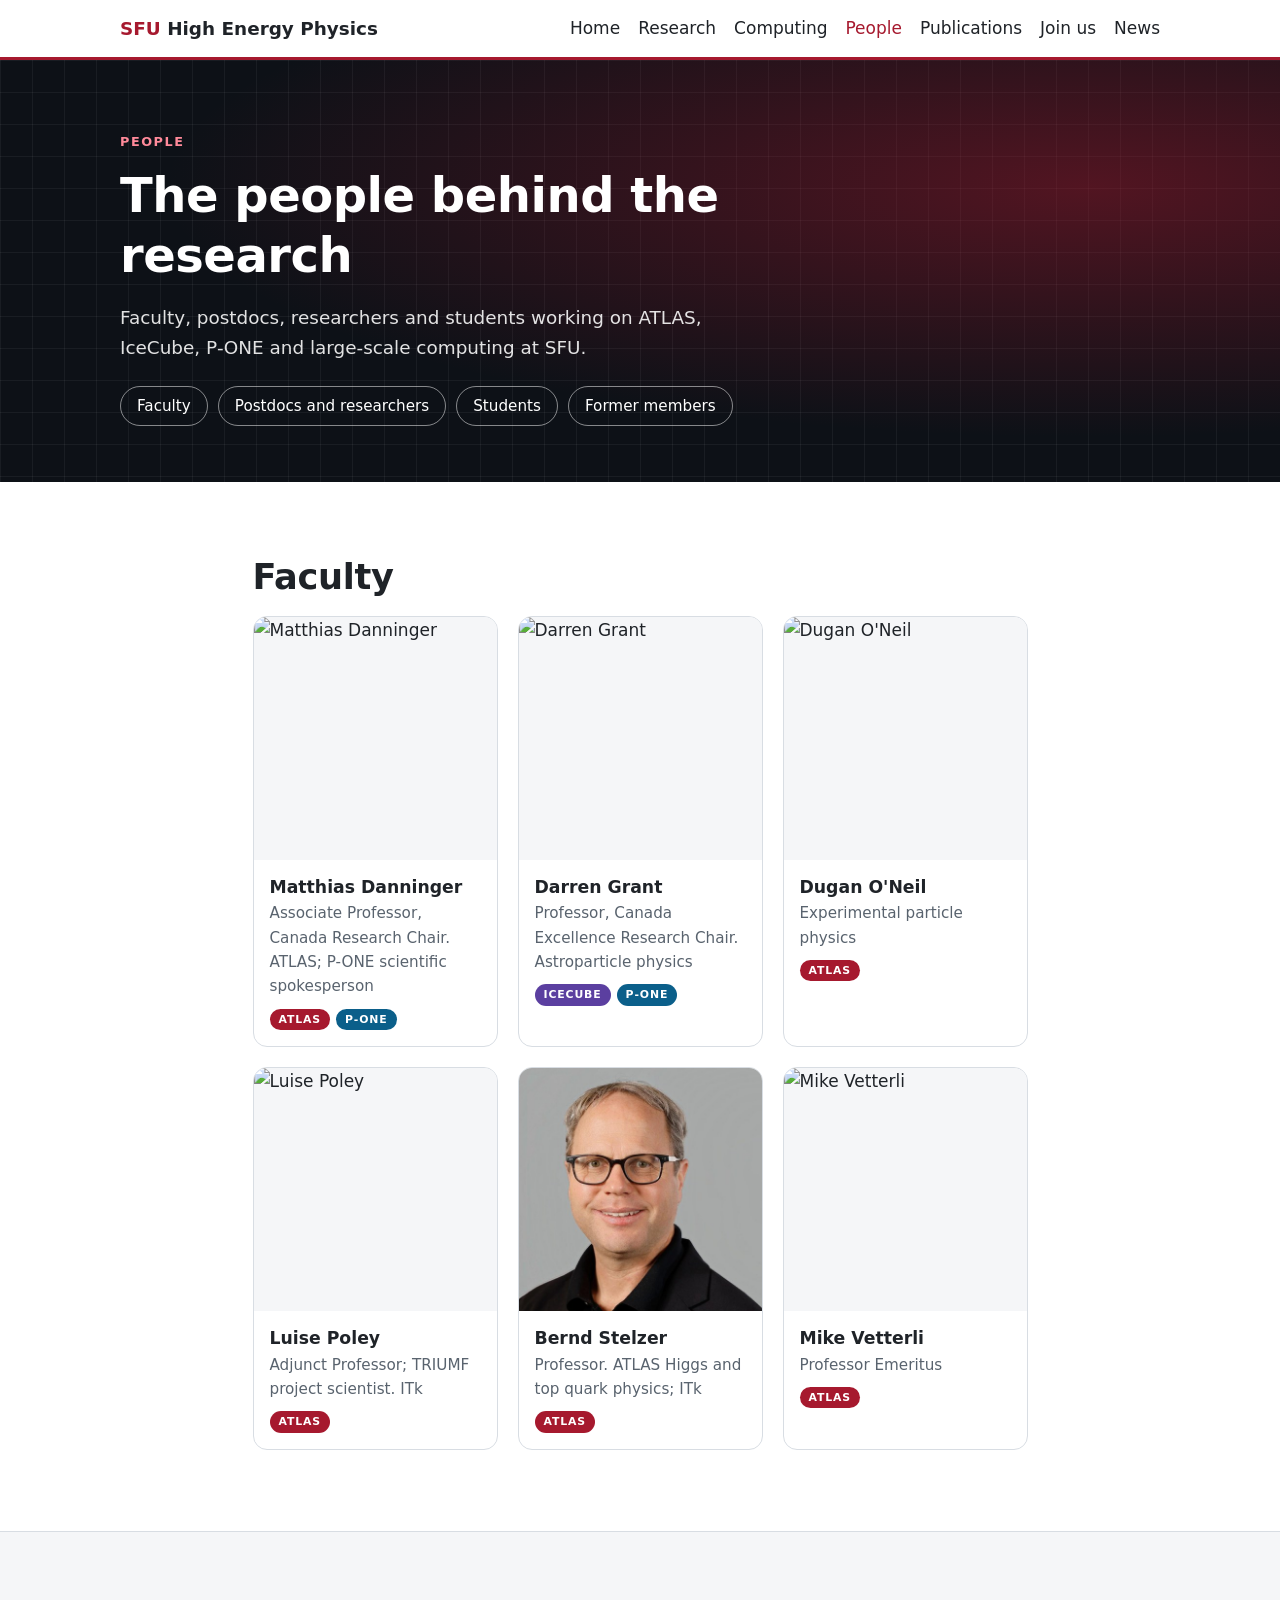
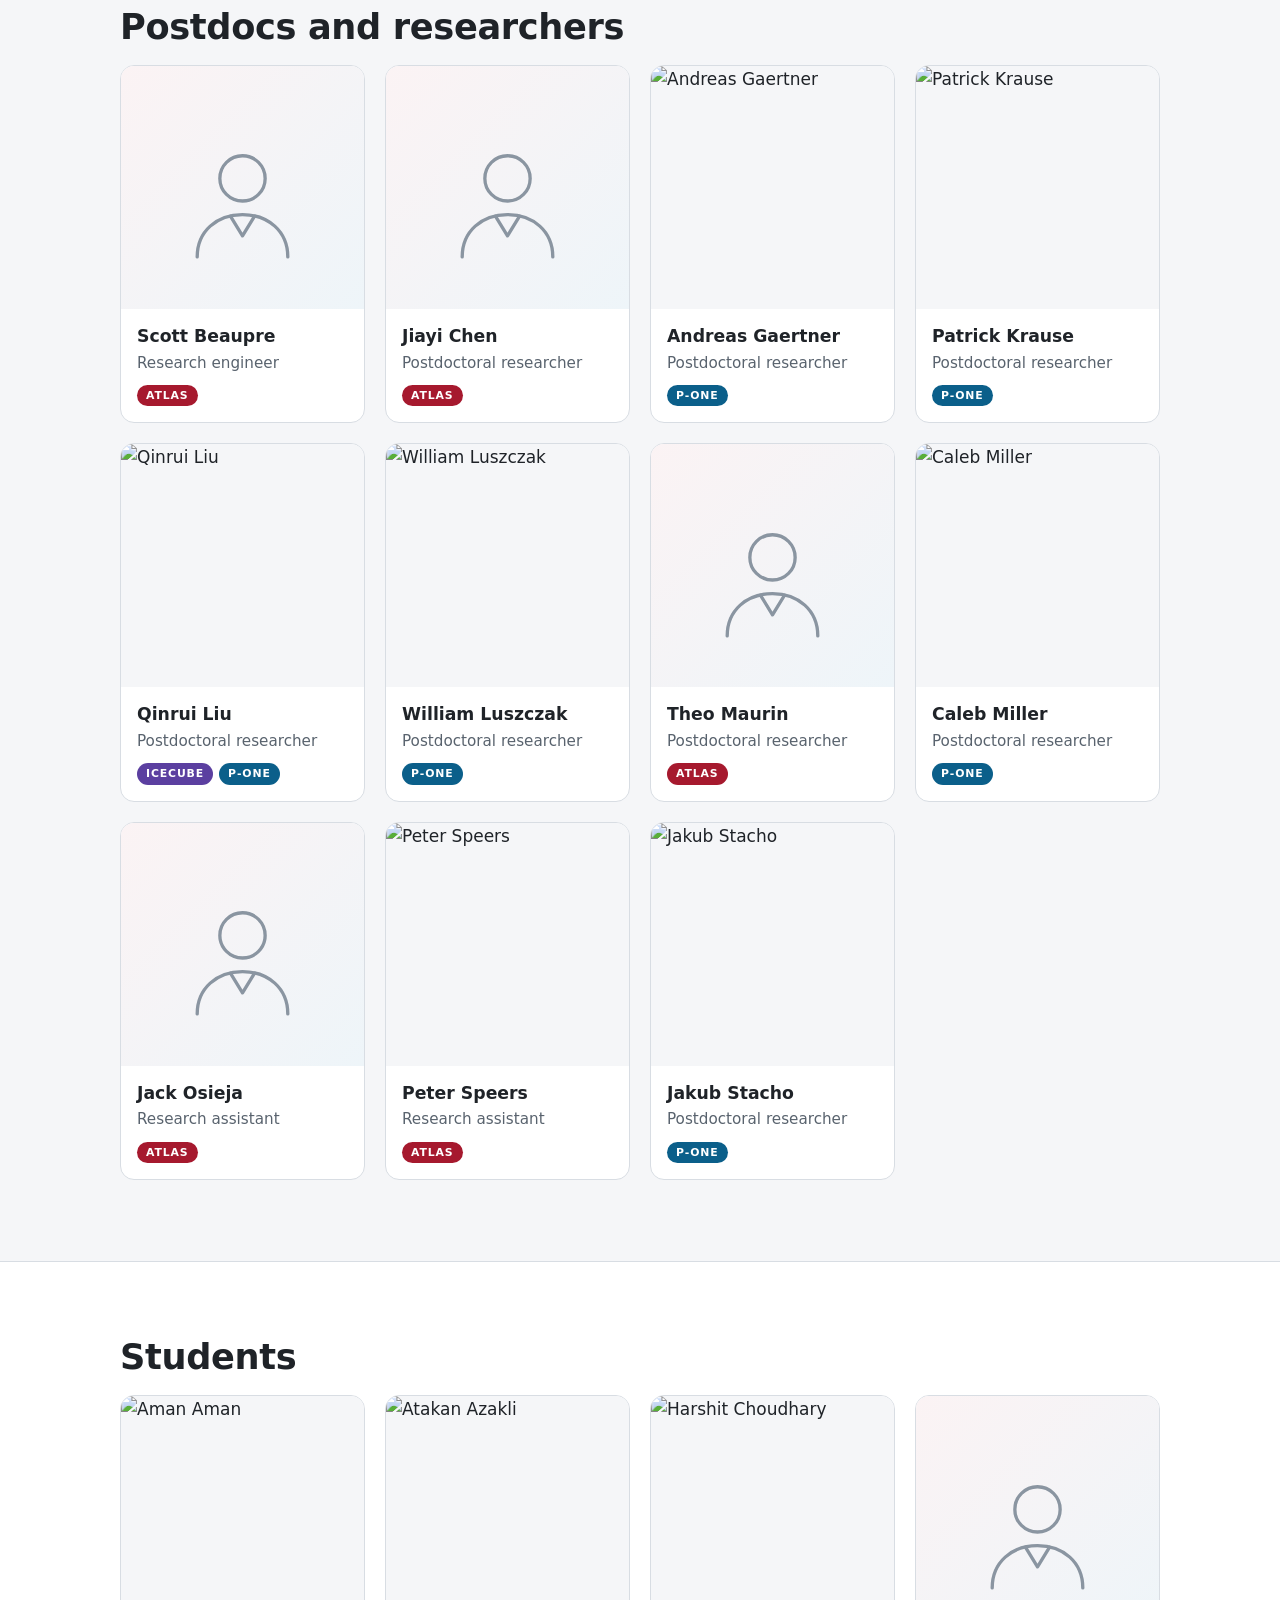
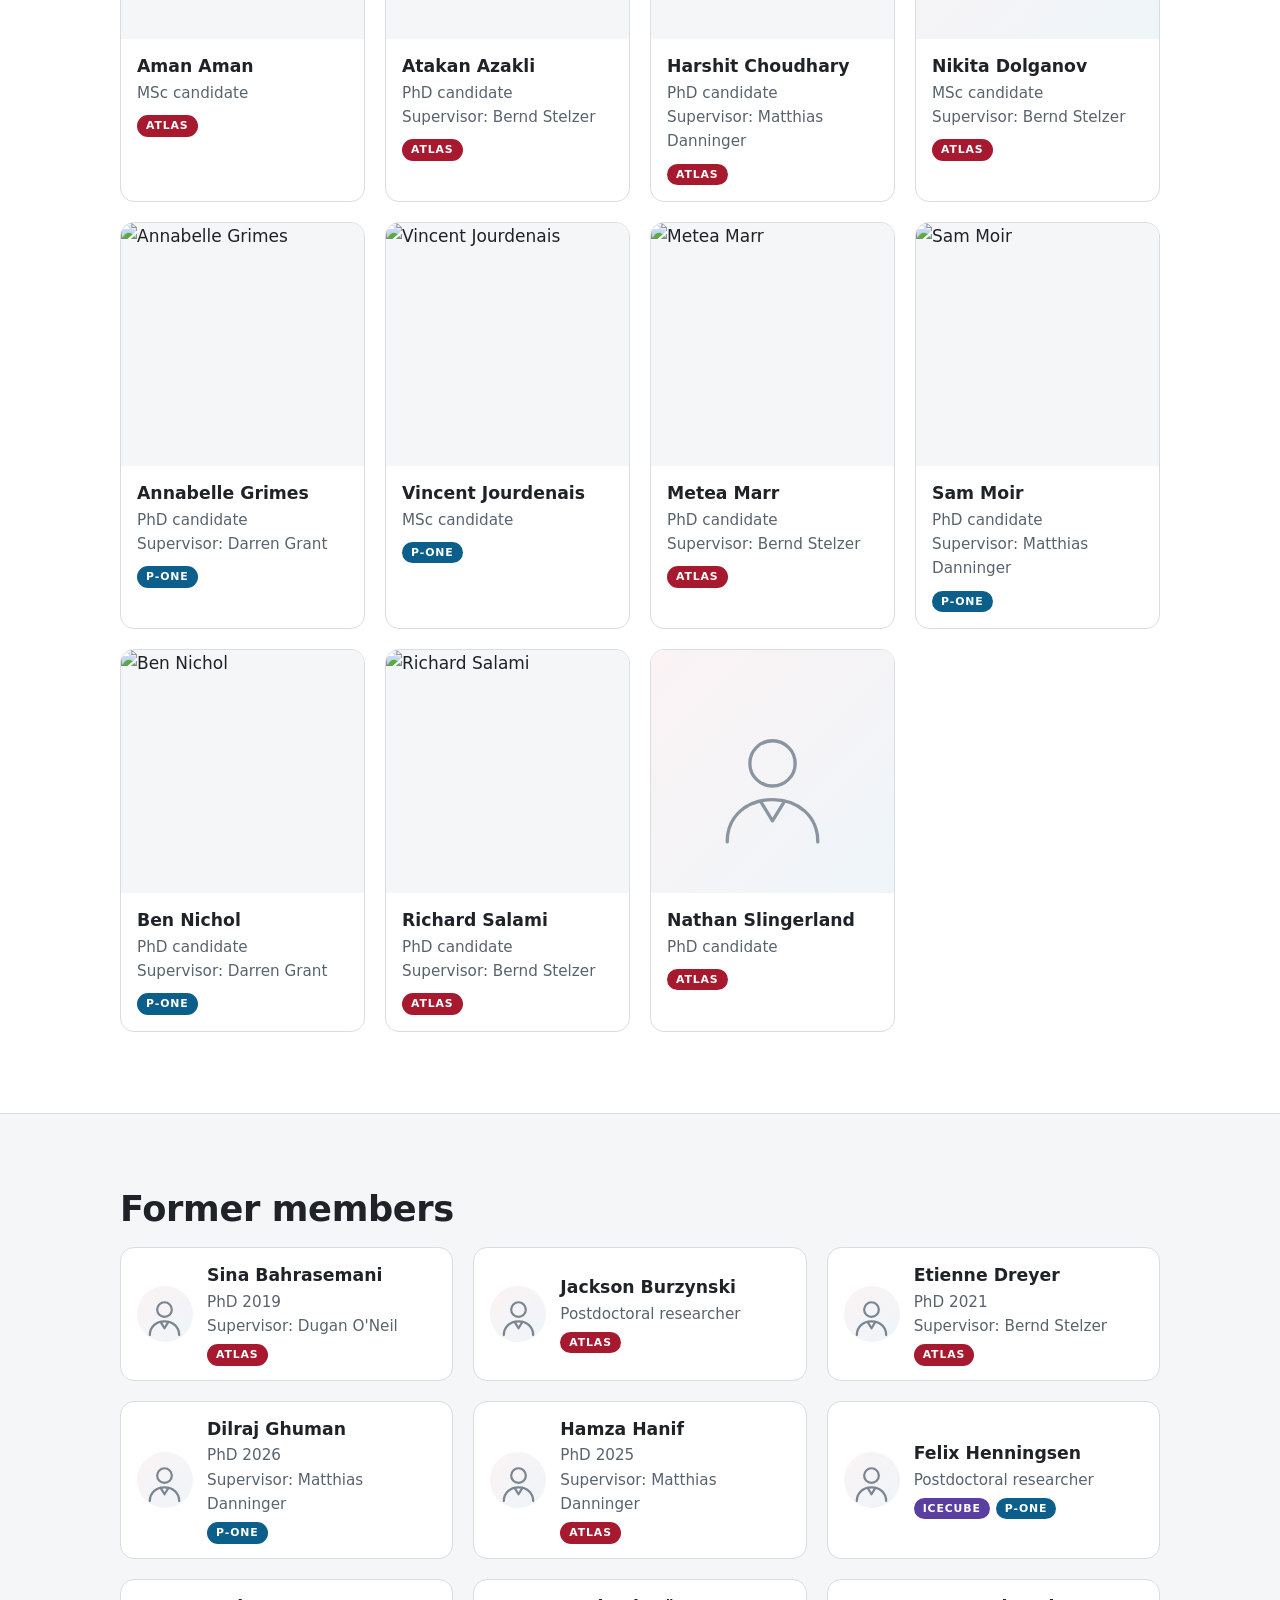
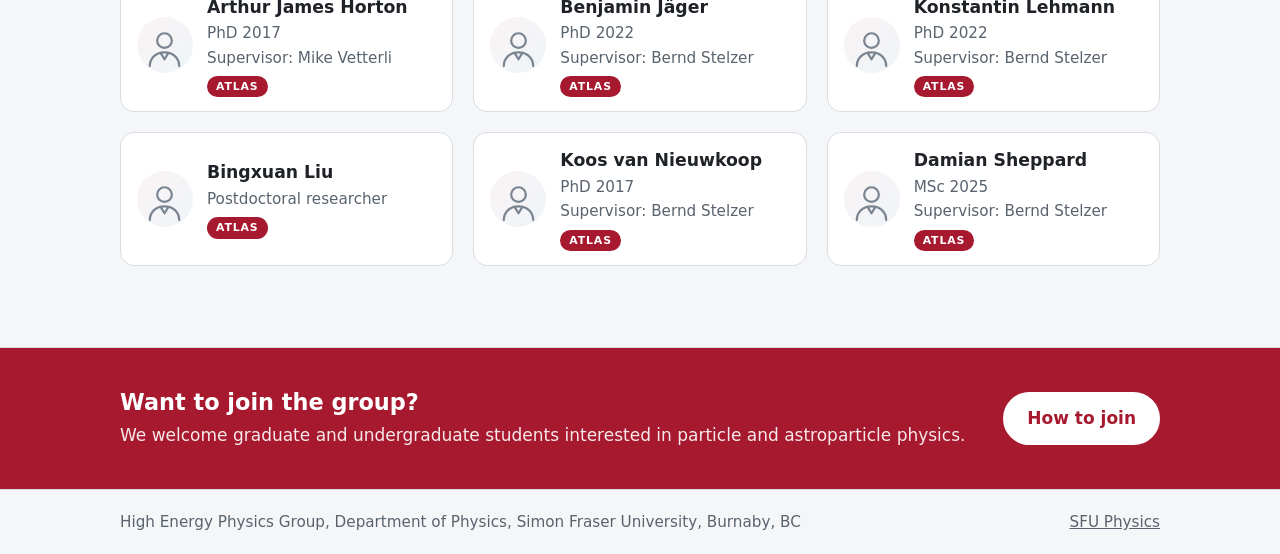
==== commit 83c251d9: "Update Bernd Stelzer's photo and link Luise Poley's SFU profile Co-Authored-By: Claude Opus 5.5 <nor" ====
--- a/people.html
+++ b/people.html
@@ -18,7 +18,6 @@
         <li><a href="computing.html">Computing</a></li>
         <li><a href="people.html" aria-current="page">People</a></li>
         <li><a href="publications.html">Publications</a></li>
-        <li><a href="outreach.html">Outreach</a></li>
         <li><a href="join.html">Join us</a></li>
         <li><a href="news.html">News</a></li>
         </ul>
@@ -54,7 +53,7 @@
           <li id="danninger"><img class="photo" src="images/people/danninger.jpg" alt="Matthias Danninger"><span class="name"><a href="https://www.sfu.ca/physics/people/faculty/mdanning.html">Matthias Danninger</a></span><span class="role">Associate Professor, Canada Research Chair. ATLAS; P-ONE scientific spokesperson</span><span class="tags"><span class="tag">ATLAS</span><span class="tag tag-ocean">P&#8209;ONE</span></span></li>
           <li id="grant"><img class="photo" src="images/people/grant.jpg" alt="Darren Grant"><span class="name"><a href="https://www.sfu.ca/physics/people/faculty/dgrant.html">Darren Grant</a></span><span class="role">Professor, Canada Excellence Research Chair. Astroparticle physics</span><span class="tags"><span class="tag tag-ice">IceCube</span><span class="tag tag-ocean">P&#8209;ONE</span></span></li>
           <li id="oneil"><img class="photo" src="images/people/oneil.jpg" alt="Dugan O'Neil"><span class="name"><a href="https://www.sfu.ca/physics/people/faculty/doneil.html">Dugan O'Neil</a></span><span class="role">Experimental particle physics</span><span class="tags"><span class="tag">ATLAS</span></span></li>
-          <li id="poley"><img class="photo" src="images/people/poley.jpg" alt="Luise Poley"><span class="name">Luise Poley</span><span class="role">Adjunct Professor; TRIUMF project scientist. ITk</span><span class="tags"><span class="tag">ATLAS</span></span></li>
+          <li id="poley"><img class="photo" src="images/people/poley.jpg" alt="Luise Poley"><span class="name"><a href="https://www.sfu.ca/physics/people/adjuncts-associates/lpoley.html">Luise Poley</a></span><span class="role">Adjunct Professor; TRIUMF project scientist. ITk</span><span class="tags"><span class="tag">ATLAS</span></span></li>
           <li id="stelzer"><img class="photo" src="images/people/stelzer.jpg" alt="Bernd Stelzer"><span class="name"><a href="https://www.sfu.ca/physics/people/faculty/stelzer.html">Bernd Stelzer</a></span><span class="role">Professor. ATLAS Higgs and top quark physics; ITk</span><span class="tags"><span class="tag">ATLAS</span></span></li>
           <li id="vetterli"><img class="photo" src="images/people/vetterli.jpg" alt="Mike Vetterli"><span class="name"><a href="https://www.sfu.ca/physics/people/professors-emeriti/vetterli.html">Mike Vetterli</a></span><span class="role">Professor Emeritus</span><span class="tags"><span class="tag">ATLAS</span></span></li>
         </ul>
--- a/css/style.css
+++ b/css/style.css
@@ -627,28 +627,31 @@
 .dot-key .dot:first-child { margin-left: 0; }
 
 /* ---------- Outreach page ---------- */
-/* One card per project. The first card is the featured one: full width, drawing beside the text.
-   Later cards sit two to a row with the drawing on top. Everything stacks on phones. */
+/* One card per project. The first card is the featured one: full width, photo beside the text.
+   Later cards sit two to a row with the photo on top. Everything stacks on phones. */
 .outreach-list { display: grid; grid-template-columns: repeat(2, minmax(0, 1fr)); gap: 24px; }
-.outreach-project { display: grid; grid-template-rows: 180px auto; border: 1px solid var(--line); border-bottom: 5px solid var(--red); border-radius: 14px; overflow: hidden; background: var(--bg); scroll-margin-top: 12px; }
-.outreach-project:first-child { grid-column: 1 / -1; grid-template-rows: none; grid-template-columns: minmax(0, 2fr) minmax(0, 3fr); }
+.outreach-project { display: grid; grid-template-rows: auto 1fr; border: 1px solid var(--line); border-bottom: 5px solid var(--red); border-radius: 14px; overflow: hidden; background: var(--bg); scroll-margin-top: 12px; }
+.outreach-project:first-child { grid-column: 1 / -1; grid-template-rows: none; grid-template-columns: repeat(2, minmax(0, 1fr)); }
 .outreach-text { padding: 28px 32px; align-self: center; }
 .outreach-project:first-child .outreach-text { padding: 40px 44px; }
 .outreach-text h3 { font-size: 1.6rem; margin: 10px 0 10px; }
 .outreach-project:first-child h3 { font-size: 2rem; }
 .outreach-text p { margin: 0 0 24px; color: var(--muted); max-width: 40em; }
-/* Drawing panel: the same night blue, faint grid and red glow as the dark banners (.page-hero-grid) */
-.outreach-art { display: flex; align-items: center; justify-content: center; min-height: 100%; background-color: var(--night); background-image: radial-gradient(ellipse at 50% 40%, rgba(166, 25, 46, 0.4), transparent 65%), linear-gradient(rgba(255, 255, 255, 0.05) 1px, transparent 1px), linear-gradient(90deg, rgba(255, 255, 255, 0.05) 1px, transparent 1px); background-size: auto, 32px 32px, 32px 32px; }
-.outreach-art svg { display: block; width: 100%; max-width: 360px; height: auto; max-height: 100%; }
-.outreach-art-layer { fill: rgba(255, 255, 255, 0.07); stroke: rgba(255, 255, 255, 0.45); stroke-width: 1.5; }
-.outreach-art-track { stroke: var(--red-light); stroke-width: 2.5; stroke-linecap: round; stroke-dasharray: 2 7; }
-.outreach-art-hit { fill: var(--red-light); filter: drop-shadow(0 0 6px var(--red-light)); }
+/* Project photo: fills its panel, cropped to fit. 4:3 on top of a card; beside the text it stretches to the card's height. */
+.outreach-photo { position: relative; aspect-ratio: 4 / 3; background: var(--bg-soft); }
+.outreach-photo img { position: absolute; inset: 0; width: 100%; height: 100%; object-fit: cover; }
+.outreach-project:first-child .outreach-photo { aspect-ratio: auto; min-height: 320px; }
+/* Below 1100px the featured photo would be cropped too tightly beside the text, so the card stacks (photo on top) and
+   stays at a readable width, under the section heading. */
+@media (max-width: 1100px) {
+  .outreach-project:first-child { grid-template-columns: 1fr; justify-self: start; width: 100%; max-width: 640px; }
+  .outreach-project:first-child .outreach-photo { aspect-ratio: 4 / 3; min-height: 0; }
+  .outreach-project:first-child .outreach-text { padding: 28px 32px 32px; }
+}
 @media (max-width: 760px) {
   .outreach-list { grid-template-columns: 1fr; }
-  .outreach-project:first-child { grid-template-columns: 1fr; grid-template-rows: 200px auto; }
   .outreach-project:first-child .outreach-text, .outreach-text { padding: 24px 22px 28px; }
   .outreach-project:first-child h3 { font-size: 1.6rem; }
-  .outreach-art svg { height: 100%; }
   /* Full-width button, so a long label wraps neatly and is easy to tap */
   .outreach-text .button { display: block; text-align: center; line-height: 1.35; }
 }
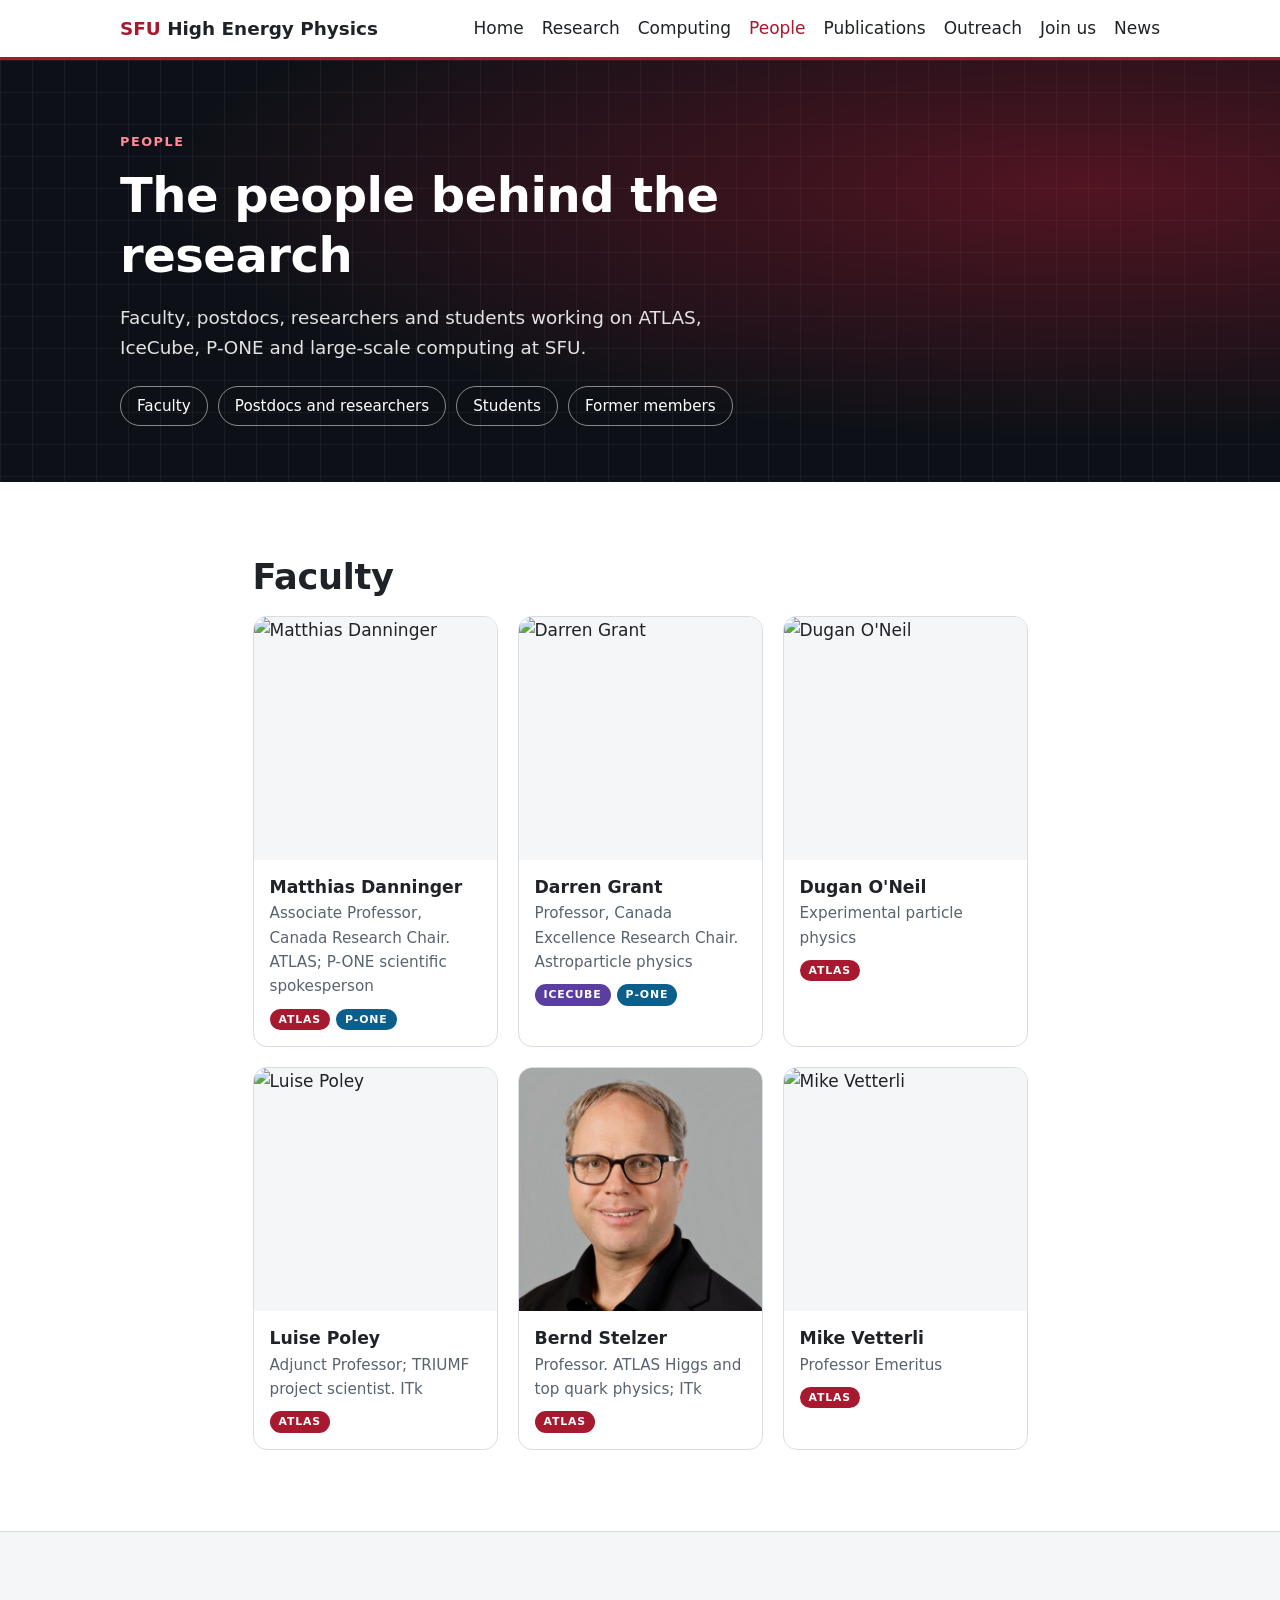
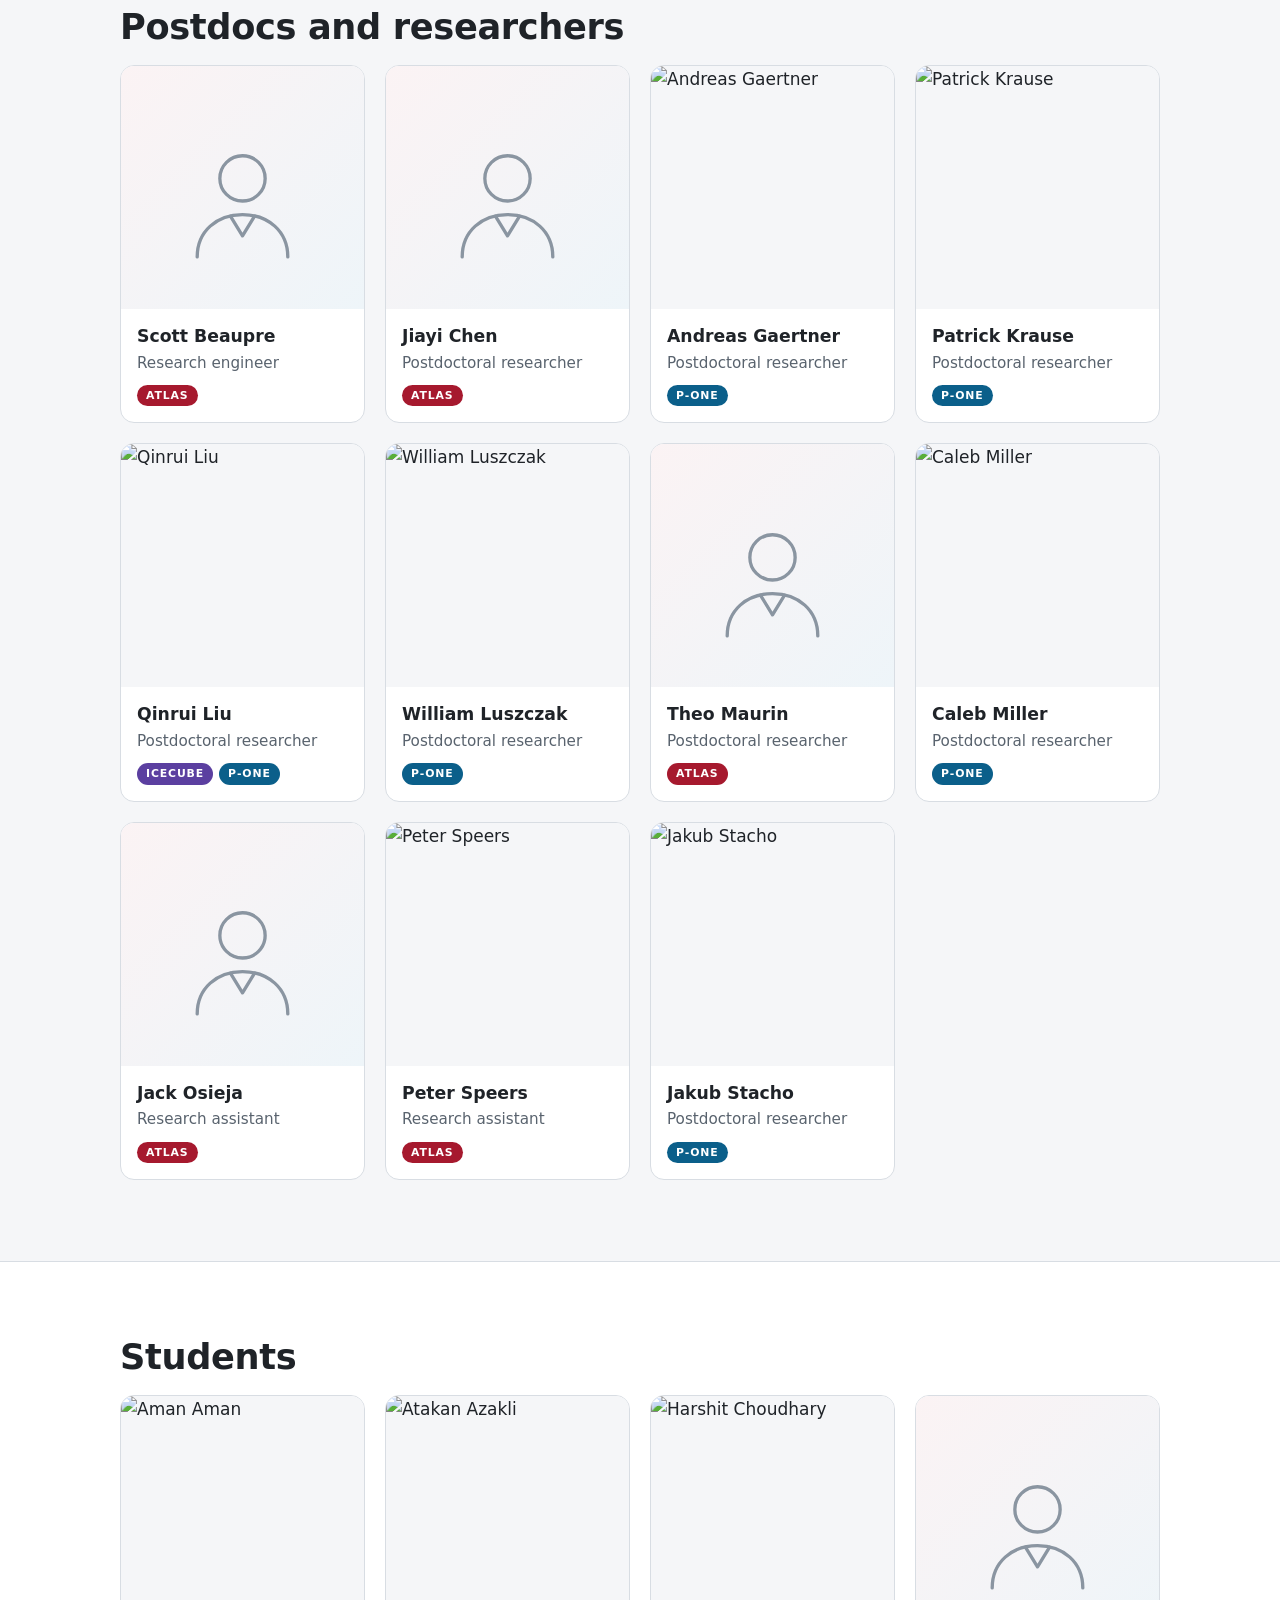
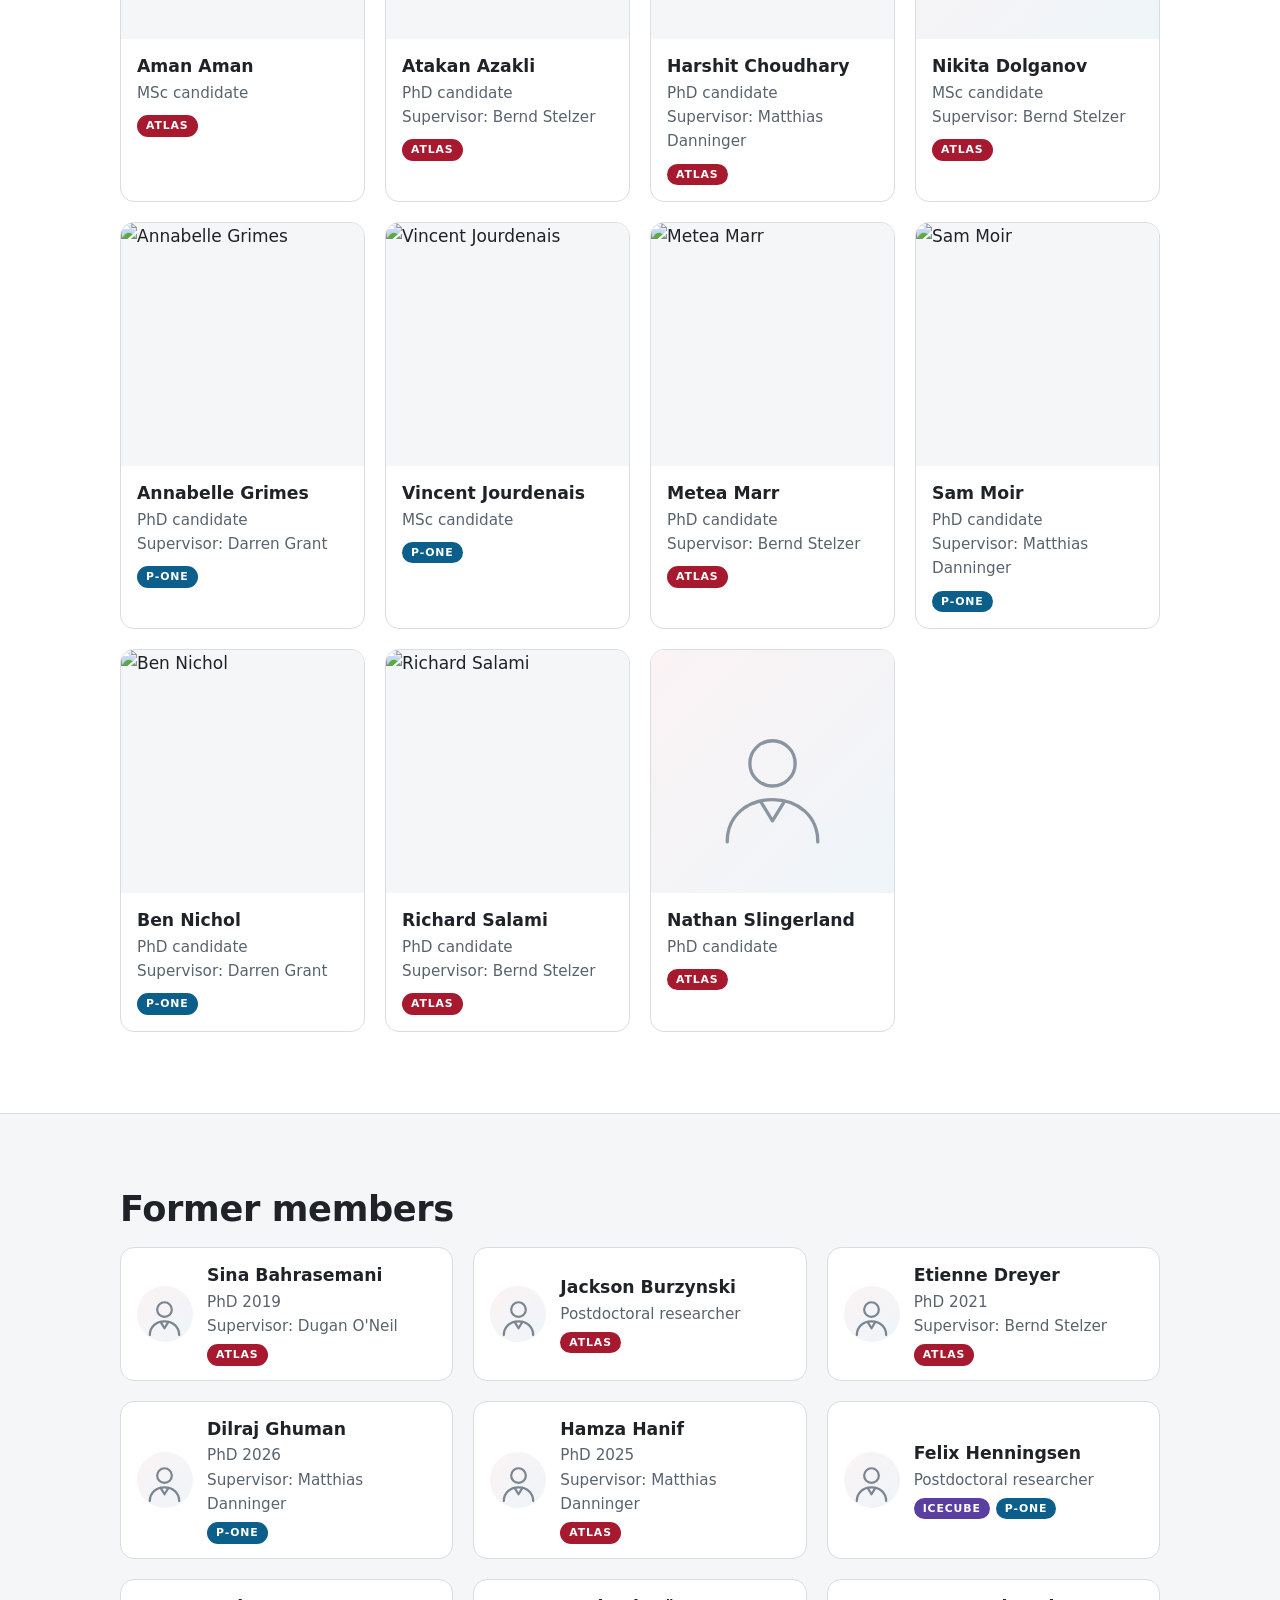
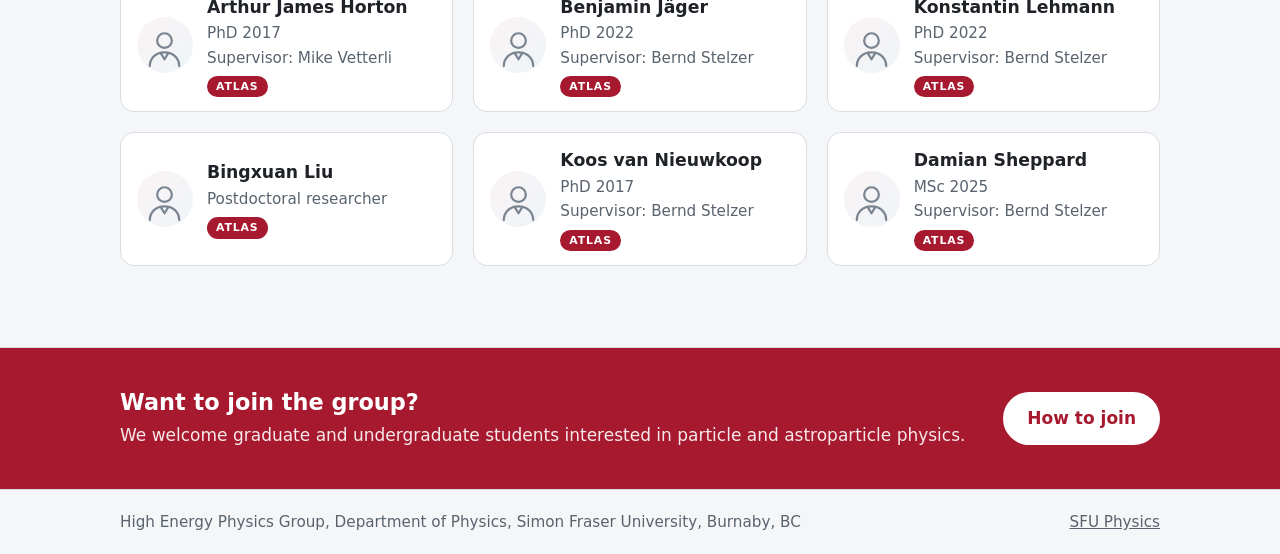
==== commit 9b7d76a0: "Merge branch 'update-stelzer-photo': new photo for Bernd Stelzer, link Luise Poley's profile Co-Auth" ====
--- a/people.html
+++ b/people.html
@@ -18,6 +18,7 @@
         <li><a href="computing.html">Computing</a></li>
         <li><a href="people.html" aria-current="page">People</a></li>
         <li><a href="publications.html">Publications</a></li>
+        <li><a href="outreach.html">Outreach</a></li>
         <li><a href="join.html">Join us</a></li>
         <li><a href="news.html">News</a></li>
         </ul>
